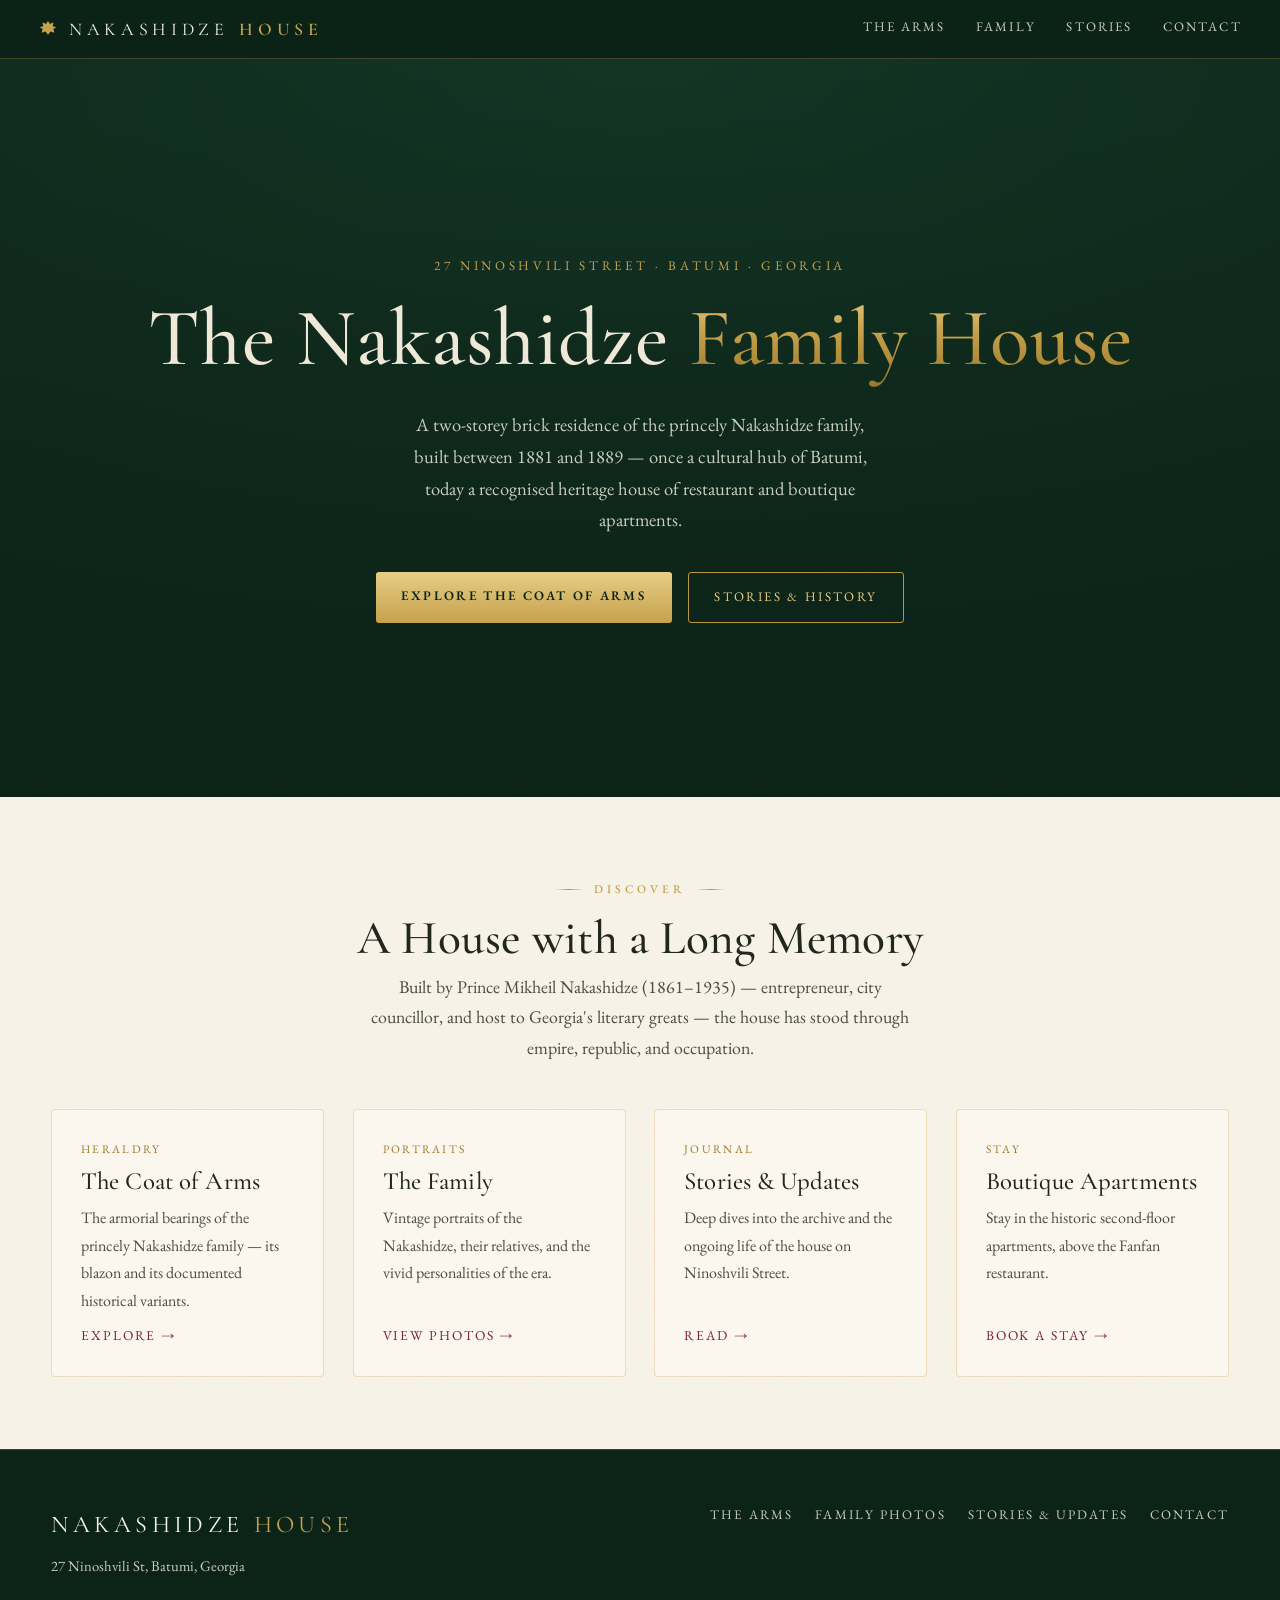
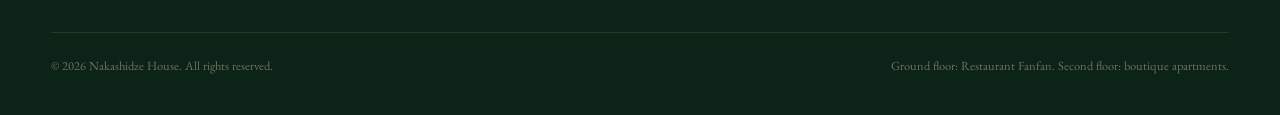
==== index.html @ 33d4a80c "Initial site: Nakashidze House + /arms coat-of-arms page Static site for nakashidze.com. Home page p" ====
<!DOCTYPE html>
<html lang="en">
<head>
<meta charset="UTF-8">
<meta name="viewport" content="width=device-width, initial-scale=1.0">
<title>Nakashidze House — 27 Ninoshvili St, Batumi</title>
<meta name="description" content="The Nakashidze Family House on Ninoshvili Street in Batumi, Georgia — a cultural-heritage residence of the princely Nakashidze family, built 1881–1889. History, family, and heraldry.">
<link rel="preconnect" href="https://fonts.googleapis.com">
<link rel="preconnect" href="https://fonts.gstatic.com" crossorigin>
<link href="https://fonts.googleapis.com/css2?family=Cormorant+Garamond:ital,wght@0,400;0,500;0,600;1,400&family=EB+Garamond:ital,wght@0,400;0,500;1,400&family=Noto+Serif+Georgian:wght@400;600&display=swap" rel="stylesheet">
<link rel="stylesheet" href="assets/css/style.css">
</head>
<body>
<a href="#main" class="skip">Skip to content</a>

<nav class="nav">
  <a class="nav__brand" href="index.html">
    <svg class="nav__mark" viewBox="0 0 24 24" fill="none" aria-hidden="true">
      <path d="M12 2l2.2 3.9L18.5 4l-.8 4.6L22 10l-3.6 2 1.3 4.4L15 15l-3 4-3-4-4.7 1.4L5.6 12 2 10l4.3-1.4L5.5 4l4.3 1.9L12 2z" fill="currentColor"/>
    </svg>
    Nakashidze <b>House</b>
  </a>
  <div class="nav__links">
    <a href="arms/">The Arms</a>
    <a href="https://sites.google.com/view/nakashidzehouse/family-photos" class="hide-sm">Family</a>
    <a href="https://sites.google.com/view/nakashidzehouse/stories-updates" class="hide-sm">Stories</a>
    <a href="https://sites.google.com/view/nakashidzehouse/contact-us">Contact</a>
  </div>
</nav>

<header class="home-hero" id="main">
  <div class="wrap home-hero__inner">
    <span class="addr reveal">27 Ninoshvili Street · Batumi · Georgia</span>
    <h1 class="reveal d1">The Nakashidze <span class="gold-text">Family House</span></h1>
    <p class="lede reveal d2">
      A two-storey brick residence of the princely Nakashidze family, built between 1881 and 1889 —
      once a cultural hub of Batumi, today a recognised heritage house of restaurant and boutique
      apartments.
    </p>
    <div class="btn-row reveal d3">
      <a class="btn btn--gold" href="arms/">Explore the Coat of Arms</a>
      <a class="btn btn--ghost" href="https://sites.google.com/view/nakashidzehouse/stories-updates">Stories &amp; History</a>
    </div>
  </div>
</header>

<section class="band band--porcelain">
  <div class="wrap">
    <div class="section-head reveal">
      <span class="eyebrow">Discover</span>
      <h2>A House with a Long Memory</h2>
      <p>Built by Prince Mikheil Nakashidze (1861–1935) — entrepreneur, city councillor, and host to
         Georgia's literary greats — the house has stood through empire, republic, and occupation.</p>
    </div>
    <div class="cards">
      <a class="hcard reveal" href="arms/">
        <span class="k">Heraldry</span>
        <h3>The Coat of Arms</h3>
        <p>The armorial bearings of the princely Nakashidze family — its blazon and its documented historical variants.</p>
        <span class="go">Explore →</span>
      </a>
      <a class="hcard reveal d1" href="https://sites.google.com/view/nakashidzehouse/family-photos">
        <span class="k">Portraits</span>
        <h3>The Family</h3>
        <p>Vintage portraits of the Nakashidze, their relatives, and the vivid personalities of the era.</p>
        <span class="go">View photos →</span>
      </a>
      <a class="hcard reveal d2" href="https://sites.google.com/view/nakashidzehouse/stories-updates">
        <span class="k">Journal</span>
        <h3>Stories &amp; Updates</h3>
        <p>Deep dives into the archive and the ongoing life of the house on Ninoshvili Street.</p>
        <span class="go">Read →</span>
      </a>
      <a class="hcard reveal d3" href="https://www.airbnb.co.uk/rooms/49343158">
        <span class="k">Stay</span>
        <h3>Boutique Apartments</h3>
        <p>Stay in the historic second-floor apartments, above the Fanfan restaurant.</p>
        <span class="go">Book a stay →</span>
      </a>
    </div>
  </div>
</section>

<footer class="foot">
  <div class="wrap">
    <div class="foot__top">
      <div>
        <div class="foot__brand">Nakashidze <span>House</span></div>
        <p class="foot__tri">27 Ninoshvili St, Batumi, Georgia</p>
      </div>
      <nav class="foot__links" aria-label="Footer">
        <a href="arms/">The Arms</a>
        <a href="https://sites.google.com/view/nakashidzehouse/family-photos">Family Photos</a>
        <a href="https://sites.google.com/view/nakashidzehouse/stories-updates">Stories &amp; Updates</a>
        <a href="https://sites.google.com/view/nakashidzehouse/contact-us">Contact</a>
      </nav>
    </div>
    <div class="foot__legal">
      <span>© 2026 Nakashidze House. All rights reserved.</span>
      <span>Ground floor: Restaurant Fanfan. Second floor: boutique apartments.</span>
    </div>
  </div>
</footer>

<script>
  (function () {
    var els = document.querySelectorAll('.reveal');
    if (!('IntersectionObserver' in window) || matchMedia('(prefers-reduced-motion: reduce)').matches) {
      els.forEach(function (e) { e.classList.add('in'); }); return;
    }
    var io = new IntersectionObserver(function (entries) {
      entries.forEach(function (en) {
        if (en.isIntersecting) { en.target.classList.add('in'); io.unobserve(en.target); }
      });
    }, { threshold: 0.14, rootMargin: '0px 0px -8% 0px' });
    els.forEach(function (e) { io.observe(e); });
  })();
</script>
</body>
</html>
---- assets/css/style.css ----
/* ============================================================
   Nakashidze House — shared stylesheet
   Aesthetic: imperial heirloom / museum porcelain
   Palette drawn from the commemorative plate: heraldic green,
   antique gold, warm porcelain, with crimson + azure accents.
   ============================================================ */

:root {
  /* greens */
  --green-950: #0c2318;
  --green-900: #0f2a1c;
  --green-850: #123322;
  --green-800: #163a27;
  --green-700: #1d4a33;
  --green-600: #245b3f;

  /* golds */
  --gold:        #c6a24c;
  --gold-bright: #e7cd86;
  --gold-deep:   #9a7729;
  --gold-line:   #b8963f;

  /* porcelain / ink */
  --porcelain:  #f8f3e8;
  --porcelain-2:#f1e9d6;
  --paper:      #fbf7ee;
  --ink:        #22271e;
  --ink-soft:   #4c4f3f;
  --ink-faint:  #6f7060;

  /* text on green */
  --cream:      #efe8d6;
  --cream-soft: #c8cdbe;

  /* heraldic accents */
  --crimson: #7c2230;
  --azure:   #21508f;

  --serif-display: "Cormorant Garamond", "Noto Serif Georgian", "EB Garamond", Georgia, "Times New Roman", serif;
  --serif-body:    "EB Garamond", "Noto Serif Georgian", Georgia, "Times New Roman", serif;

  --measure: 66ch;
  --ease: cubic-bezier(.2, .7, .2, 1);
}

/* ---------- reset-ish ---------- */
*, *::before, *::after { box-sizing: border-box; }
html { -webkit-text-size-adjust: 100%; scroll-behavior: smooth; }
@media (prefers-reduced-motion: reduce) {
  html { scroll-behavior: auto; }
}
body {
  margin: 0;
  font-family: var(--serif-body);
  color: var(--ink);
  background: var(--green-900);
  font-size: clamp(1.02rem, 0.62rem + 0.62vw, 1.22rem);
  line-height: 1.72;
  -webkit-font-smoothing: antialiased;
  text-rendering: optimizeLegibility;
  overflow-x: hidden; /* safety against incidental horizontal overflow on small screens */
}
img { max-width: 100%; display: block; }
a { color: inherit; }

/* ---------- typography helpers ---------- */
h1, h2, h3, h4 {
  font-family: var(--serif-display);
  font-weight: 500;
  line-height: 1.08;
  margin: 0;
  letter-spacing: .005em;
}
.eyebrow {
  font-family: var(--serif-body);
  text-transform: uppercase;
  letter-spacing: .34em;
  font-size: .74rem;
  font-weight: 500;
  color: var(--gold);
  display: inline-flex;
  align-items: center;
  gap: .9em;
}
.eyebrow::before, .eyebrow::after {
  content: "";
  width: 2.4em; height: 1px;
  background: linear-gradient(90deg, transparent, var(--gold-line), transparent);
}
.eyebrow.solo::before { display: none; }
.eyebrow.solo::after  { display: none; }

.gold-text {
  background: linear-gradient(180deg, var(--gold-bright) 0%, var(--gold) 42%, var(--gold-deep) 100%);
  -webkit-background-clip: text;
  background-clip: text;
  color: transparent;
}

/* ---------- fleuron divider ---------- */
.fleuron {
  display: flex;
  align-items: center;
  justify-content: center;
  gap: 1.1rem;
  margin: 0 auto;
  color: var(--gold);
}
.fleuron::before, .fleuron::after {
  content: "";
  height: 1px; width: min(28vw, 190px);
  background: linear-gradient(90deg, transparent, var(--gold-line));
}
.fleuron::after { transform: scaleX(-1); }
.fleuron svg { width: 26px; height: 26px; display: block; opacity: .9; }

/* ---------- layout ---------- */
.wrap { width: min(1180px, 92vw); margin-inline: auto; }
.narrow { width: min(720px, 92vw); margin-inline: auto; }
section { position: relative; }

/* ============================================================
   NAV
   ============================================================ */
.nav {
  position: sticky; top: 0; z-index: 50;
  display: flex; align-items: center; justify-content: space-between;
  flex-wrap: wrap; row-gap: .5rem;
  gap: 1rem;
  padding: .85rem clamp(1rem, 4vw, 2.4rem);
  background: color-mix(in srgb, var(--green-950) 82%, transparent);
  backdrop-filter: blur(9px) saturate(1.1);
  -webkit-backdrop-filter: blur(9px) saturate(1.1);
  border-bottom: 1px solid color-mix(in srgb, var(--gold) 28%, transparent);
}
.nav__brand {
  font-family: var(--serif-display);
  font-size: 1.12rem;
  letter-spacing: .26em;
  text-transform: uppercase;
  color: var(--porcelain);
  text-decoration: none;
  white-space: nowrap;
  display: inline-flex; align-items: center; gap: .6em;
}
.nav__brand b { color: var(--gold); font-weight: 600; }
.nav__mark { width: 20px; height: 20px; color: var(--gold); }
.nav__links { display: flex; gap: clamp(.9rem, 2.4vw, 2rem); align-items: center; }
.nav__links a {
  color: var(--cream-soft);
  text-decoration: none;
  font-size: .82rem;
  letter-spacing: .16em;
  text-transform: uppercase;
  padding-bottom: 3px;
  border-bottom: 1px solid transparent;
  transition: color .3s var(--ease), border-color .3s var(--ease);
  white-space: nowrap;
}
.nav__links a:hover, .nav__links a[aria-current="page"] {
  color: var(--gold-bright);
  border-color: var(--gold);
}
@media (max-width: 720px) {
  .nav__links a.hide-sm { display: none; }
}
@media (max-width: 560px) {
  .nav__brand { font-size: .96rem; letter-spacing: .16em; gap: .45em; }
  .nav__mark { width: 16px; height: 16px; }
  .nav__links { gap: 1.1rem; }
  .nav__links a { font-size: .74rem; letter-spacing: .1em; }
}

/* ============================================================
   HERO (arms page)
   ============================================================ */
.hero {
  position: relative;
  overflow: hidden;
  background:
    radial-gradient(120% 90% at 50% -10%, var(--green-700) 0%, var(--green-900) 55%, var(--green-950) 100%);
  color: var(--cream);
  padding: clamp(3rem, 8vh, 6rem) 0 clamp(3.5rem, 9vh, 6.5rem);
}
.hero::before { /* faint heraldic vignette + grain */
  content: "";
  position: absolute; inset: 0;
  background-image: url("data:image/svg+xml,%3Csvg xmlns='http://www.w3.org/2000/svg' width='140' height='140'%3E%3Cfilter id='n'%3E%3CfeTurbulence type='fractalNoise' baseFrequency='0.9' numOctaves='2'/%3E%3C/filter%3E%3Crect width='100%25' height='100%25' filter='url(%23n)' opacity='0.4'/%3E%3C/svg%3E");
  opacity: .05; mix-blend-mode: overlay; pointer-events: none;
}
.hero__grid {
  position: relative;
  display: grid;
  grid-template-columns: 1fr min(46%, 440px);
  gap: clamp(1.5rem, 4vw, 3.4rem);
  align-items: center;
}
@media (max-width: 860px) {
  .hero__grid { grid-template-columns: 1fr; text-align: center; }
  .eyebrow { justify-content: center; }
}
.hero__title {
  font-size: clamp(2.4rem, 1.4rem + 3.6vw, 4.3rem);
  font-weight: 500;
  margin: 1.1rem 0 .2rem;
  letter-spacing: .01em;
}
.hero__title .line2 { display: block; }
.hero__sub {
  font-family: var(--serif-body);
  margin-top: 1.1rem;
  display: grid; gap: .15rem;
}
.hero__sub .ka { font-size: 1.24rem; color: var(--porcelain); }
.hero__sub .ru {
  font-size: 1.02rem; letter-spacing: .12em; text-transform: uppercase;
  color: var(--gold); font-variant: small-caps;
}
.hero__lede {
  max-width: 46ch; margin: 1.6rem 0 0;
  color: var(--cream-soft); font-size: 1.1rem;
}
@media (max-width: 860px) { .hero__lede { margin-inline: auto; } }
.hero__note {
  margin-top: 1.8rem;
  font-style: italic;
  font-size: .98rem;
  color: color-mix(in srgb, var(--gold-bright) 78%, var(--cream));
  border-left: 2px solid var(--gold);
  padding-left: 1rem;
  max-width: 42ch;
}
@media (max-width: 860px) {
  .hero__note { border-left: none; padding-left: 0; margin-inline: auto;
    border-top: 1px solid color-mix(in srgb, var(--gold) 40%, transparent); padding-top: 1rem; }
}

/* plate frame */
.plate-frame {
  position: relative;
  padding: 14px;
  border-radius: 6px;
  background:
    linear-gradient(180deg, color-mix(in srgb, var(--gold) 30%, transparent), transparent 60%),
    var(--green-850);
  box-shadow:
    0 1px 0 color-mix(in srgb, var(--gold-bright) 40%, transparent) inset,
    0 30px 60px -24px rgba(0,0,0,.7);
  outline: 1px solid color-mix(in srgb, var(--gold) 55%, transparent);
  outline-offset: -14px;
}
.plate-frame::after { /* inner gold hairline */
  content: ""; position: absolute; inset: 8px;
  border: 1px solid color-mix(in srgb, var(--gold) 45%, transparent);
  border-radius: 3px; pointer-events: none;
}
.plate-frame img {
  border-radius: 2px;
  width: 100%;
  aspect-ratio: 0.82;
  object-fit: cover;
  object-position: center 42%;
}
.plate-cap {
  text-align: center; margin-top: .9rem;
  font-size: .74rem; letter-spacing: .22em; text-transform: uppercase;
  color: var(--gold);
}

/* ============================================================
   SECTIONS — porcelain + green bands
   ============================================================ */
.band { padding: clamp(3.4rem, 8vh, 6rem) 0; }
.band--porcelain {
  background: var(--porcelain);
  color: var(--ink);
}
.band--porcelain::before {
  content: ""; position: absolute; inset: 0; pointer-events: none;
  background-image: url("data:image/svg+xml,%3Csvg xmlns='http://www.w3.org/2000/svg' width='120' height='120'%3E%3Cfilter id='n'%3E%3CfeTurbulence type='fractalNoise' baseFrequency='0.85' numOctaves='2'/%3E%3C/filter%3E%3Crect width='100%25' height='100%25' filter='url(%23n)'/%3E%3C/svg%3E");
  opacity: .035; mix-blend-mode: multiply;
}
.band--green {
  background:
    radial-gradient(140% 120% at 50% 0%, var(--green-800), var(--green-900) 70%, var(--green-950));
  color: var(--cream);
}
.band > .wrap, .band > .narrow { position: relative; z-index: 1; }

.section-head { text-align: center; margin-bottom: clamp(2rem, 5vh, 3.2rem); }
.section-head h2 {
  font-size: clamp(1.9rem, 1.2rem + 2.2vw, 3rem);
  margin: .8rem 0 .5rem;
}
.section-head p { color: var(--ink-soft); max-width: 60ch; margin: .4rem auto 0; }
.band--green .section-head p { color: var(--cream-soft); }

/* prose */
.prose p { margin: 0 0 1.15rem; max-width: var(--measure); }
.prose { font-size: 1.14rem; }
.dropcap::first-letter {
  font-family: var(--serif-display);
  float: left;
  font-size: 4.1rem;
  line-height: .78;
  padding: .12em .12em 0 0;
  color: var(--crimson);
  font-weight: 600;
}
.band--green .dropcap::first-letter { color: var(--gold); }

/* ============================================================
   BLAZON — image + annotated quarters
   ============================================================ */
.blazon {
  display: grid;
  grid-template-columns: minmax(0, .9fr) minmax(0, 1.1fr);
  gap: clamp(2rem, 5vw, 4rem);
  align-items: center;
}
@media (max-width: 900px) { .blazon { grid-template-columns: 1fr; } }
.blazon__fig { margin: 0; text-align: center; }
.blazon__fig img {
  margin-inline: auto;
  width: min(360px, 80%);
  filter: drop-shadow(0 24px 34px rgba(0,0,0,.28));
}
.blazon__fig figcaption {
  margin-top: 1rem; font-size: .82rem; color: var(--ink-faint); font-style: italic;
}
.band--green .blazon__fig figcaption { color: var(--cream-soft); }

.quarters { display: grid; gap: 1.15rem; }
.quarter {
  display: grid; grid-template-columns: auto 1fr; gap: 1rem; align-items: start;
  padding-bottom: 1.15rem;
  border-bottom: 1px solid color-mix(in srgb, var(--gold) 30%, transparent);
}
.quarter:last-child { border-bottom: none; padding-bottom: 0; }
.quarter__no {
  font-family: var(--serif-display);
  font-size: 1.5rem; line-height: 1;
  color: var(--gold-deep);
  width: 2.2rem; height: 2.2rem;
  display: grid; place-items: center;
  border: 1px solid var(--gold-line);
  border-radius: 50%;
  flex: none;
}
.band--green .quarter__no { color: var(--gold-bright); }
.quarter h4 { font-size: 1.28rem; margin-bottom: .12rem; }
.quarter p { margin: 0; font-size: 1rem; color: var(--ink-soft); }
.band--green .quarter p { color: var(--cream-soft); }

/* ============================================================
   VARIANTS — documented sources
   ============================================================ */
.variants {
  display: grid;
  grid-template-columns: repeat(auto-fit, minmax(260px, 1fr));
  gap: clamp(1.2rem, 2.6vw, 1.8rem);
}
.vcard {
  background: var(--paper);
  border: 1px solid color-mix(in srgb, var(--gold) 34%, transparent);
  border-radius: 4px;
  overflow: hidden;
  display: flex; flex-direction: column;
  box-shadow: 0 18px 40px -28px rgba(0,0,0,.55);
  transition: transform .5s var(--ease), box-shadow .5s var(--ease), border-color .5s var(--ease);
}
.vcard:hover {
  transform: translateY(-6px);
  box-shadow: 0 30px 54px -26px rgba(0,0,0,.6);
  border-color: var(--gold);
}
.vcard__img {
  aspect-ratio: 16 / 10;
  background: #efe9db center/cover no-repeat;
  border-bottom: 1px solid color-mix(in srgb, var(--gold) 30%, transparent);
}
.vcard__body { padding: 1.3rem 1.35rem 1.5rem; display: flex; flex-direction: column; gap: .5rem; flex: 1; }
.vcard__era { font-size: .72rem; letter-spacing: .2em; text-transform: uppercase; color: var(--gold-deep); }
.vcard h3 { font-size: 1.4rem; color: var(--ink); }
.vcard p { margin: 0; font-size: .98rem; color: var(--ink-soft); }
.vcard cite {
  margin-top: auto; padding-top: .7rem;
  font-style: normal; font-size: .82rem; color: var(--ink-faint);
  border-top: 1px solid color-mix(in srgb, var(--gold) 26%, transparent);
  line-height: 1.5;
}

/* documentary panel */
.panel-figure { margin: clamp(2rem,5vh,3rem) auto 0; max-width: 760px; text-align: center; }
.panel-figure img {
  margin-inline: auto; border-radius: 3px;
  border: 1px solid color-mix(in srgb, var(--gold) 40%, transparent);
  box-shadow: 0 22px 48px -30px rgba(0,0,0,.6);
}
.panel-figure figcaption { margin-top: .9rem; font-size: .84rem; font-style: italic; color: var(--cream-soft); }

/* ============================================================
   THE PLATE (closing)
   ============================================================ */
.plate {
  display: grid;
  grid-template-columns: min(40%, 380px) 1fr;
  gap: clamp(2rem, 5vw, 4rem);
  align-items: center;
}
@media (max-width: 820px) { .plate { grid-template-columns: 1fr; text-align: center; } }
.plate__img {
  border-radius: 4px;
  border: 1px solid color-mix(in srgb, var(--gold) 45%, transparent);
  box-shadow: 0 26px 56px -30px rgba(0,0,0,.7);
}
.plate h2 { font-size: clamp(1.8rem, 1.2rem + 2vw, 2.7rem); margin-bottom: 1rem; }
.plate .url {
  display: inline-block; margin-top: 1.1rem;
  font-family: var(--serif-body);
  letter-spacing: .12em;
  color: var(--gold-bright);
  border: 1px solid var(--gold-line);
  padding: .5rem 1.1rem; border-radius: 3px;
  text-decoration: none;
  transition: background .3s var(--ease), color .3s var(--ease);
}
.plate .url:hover { background: var(--gold); color: var(--green-950); }

/* ============================================================
   FOOTER
   ============================================================ */
.foot {
  background: var(--green-950);
  color: var(--cream-soft);
  padding: clamp(2.6rem, 6vh, 4rem) 0 2.4rem;
  border-top: 1px solid color-mix(in srgb, var(--gold) 26%, transparent);
}
.foot__top {
  display: flex; flex-wrap: wrap; gap: 1.4rem 2.5rem;
  justify-content: space-between; align-items: flex-start;
}
.foot__brand { font-family: var(--serif-display); font-size: 1.5rem; letter-spacing: .18em; text-transform: uppercase; color: var(--porcelain); }
.foot__brand span { color: var(--gold); }
.foot__tri { margin-top: .5rem; font-size: .92rem; color: var(--cream-soft); max-width: 40ch; }
.foot__tri .ru { font-variant: small-caps; letter-spacing: .1em; color: var(--gold); }
.foot__links { display: flex; flex-wrap: wrap; gap: 1.4rem; }
.foot__links a {
  color: var(--cream-soft); text-decoration: none;
  font-size: .82rem; letter-spacing: .16em; text-transform: uppercase;
  border-bottom: 1px solid transparent; transition: color .3s, border-color .3s;
}
.foot__links a:hover { color: var(--gold-bright); border-color: var(--gold); }
.foot__legal {
  margin-top: 2.4rem; padding-top: 1.4rem;
  border-top: 1px solid color-mix(in srgb, var(--gold) 16%, transparent);
  display: flex; flex-wrap: wrap; gap: .5rem 2rem; justify-content: space-between;
  font-size: .78rem; color: var(--ink-faint);
}
.foot__legal a { color: color-mix(in srgb, var(--gold) 70%, var(--cream-soft)); }

/* ============================================================
   REVEAL ANIMATIONS
   ============================================================ */
.reveal { opacity: 0; transform: translateY(24px); transition: opacity .9s var(--ease), transform .9s var(--ease); }
.reveal.in { opacity: 1; transform: none; }
.reveal.d1 { transition-delay: .09s; }
.reveal.d2 { transition-delay: .18s; }
.reveal.d3 { transition-delay: .27s; }
.reveal.d4 { transition-delay: .36s; }
@media (prefers-reduced-motion: reduce) {
  .reveal { opacity: 1 !important; transform: none !important; transition: none !important; }
}

/* skip link */
.skip {
  position: absolute; left: -999px; top: 0; z-index: 100;
  background: var(--gold); color: var(--green-950); padding: .6rem 1rem; border-radius: 0 0 4px 0;
  text-decoration: none; font-size: .85rem;
}
.skip:focus { left: 0; }

/* ============================================================
   HOME PAGE (index.html)
   ============================================================ */
.home-hero {
  min-height: 82vh;
  display: grid; align-items: center;
  position: relative; overflow: hidden;
  background:
    linear-gradient(180deg, color-mix(in srgb, var(--green-950) 55%, transparent), color-mix(in srgb, var(--green-950) 78%, transparent)),
    radial-gradient(120% 90% at 50% 0%, var(--green-700), var(--green-950));
  color: var(--cream);
  text-align: center;
  padding: 5rem 0 4rem;
}
.home-hero__inner { position: relative; z-index: 2; }
.home-hero h1 {
  font-size: clamp(2.6rem, 1.4rem + 4.6vw, 5.4rem);
  font-weight: 500; margin: 1rem 0 .4rem; letter-spacing: .01em;
}
.home-hero .addr {
  letter-spacing: .28em; text-transform: uppercase; font-size: .82rem; color: var(--gold);
}
.home-hero .lede { max-width: 54ch; margin: 1.6rem auto 2.2rem; color: var(--cream-soft); font-size: 1.16rem; }
.btn-row { display: flex; gap: 1rem; justify-content: center; flex-wrap: wrap; }
.btn {
  text-decoration: none; font-size: .82rem; letter-spacing: .18em; text-transform: uppercase;
  padding: .85rem 1.6rem; border-radius: 3px; transition: all .3s var(--ease);
}
.btn--gold { background: linear-gradient(180deg, var(--gold-bright), var(--gold)); color: var(--green-950); font-weight: 600; }
.btn--gold:hover { filter: brightness(1.08); transform: translateY(-2px); }
.btn--ghost { border: 1px solid var(--gold-line); color: var(--gold-bright); }
.btn--ghost:hover { background: color-mix(in srgb, var(--gold) 18%, transparent); }

.cards {
  display: grid; grid-template-columns: repeat(auto-fit, minmax(240px, 1fr));
  gap: clamp(1.2rem, 2.5vw, 1.8rem);
}
.hcard {
  border: 1px solid color-mix(in srgb, var(--gold) 32%, transparent);
  border-radius: 4px; padding: 1.8rem; background: var(--paper);
  text-decoration: none; color: var(--ink);
  transition: transform .45s var(--ease), box-shadow .45s var(--ease), border-color .45s var(--ease);
  display: flex; flex-direction: column; gap: .6rem;
}
.hcard:hover { transform: translateY(-5px); border-color: var(--gold); box-shadow: 0 26px 48px -30px rgba(0,0,0,.5); }
.hcard .k { font-size: .72rem; letter-spacing: .2em; text-transform: uppercase; color: var(--gold-deep); }
.hcard h3 { font-size: 1.55rem; }
.hcard p { margin: 0; color: var(--ink-soft); font-size: 1rem; }
.hcard .go { margin-top: auto; color: var(--crimson); font-size: .85rem; letter-spacing: .14em; text-transform: uppercase; }
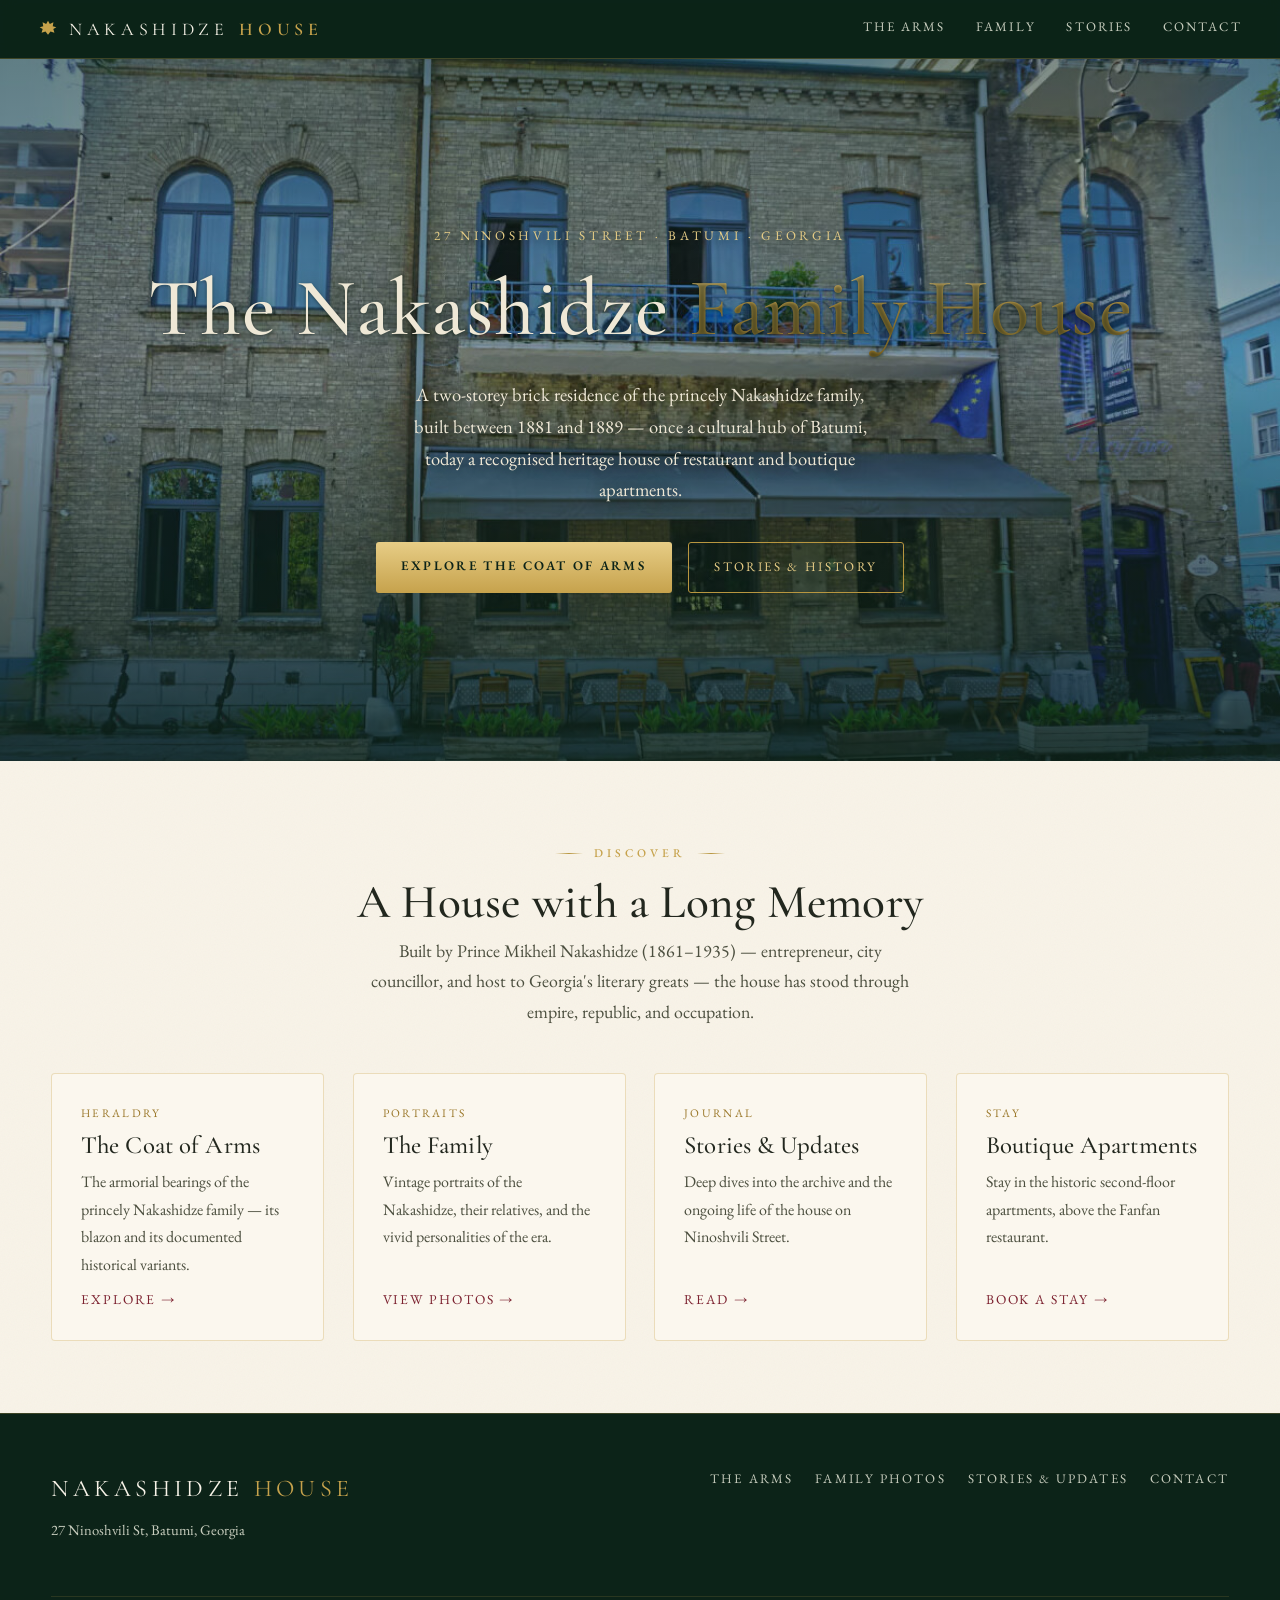
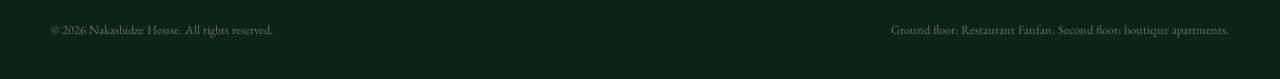
==== commit 9ce3622f: "Add native Stories page with embedded history video Build /stories with the family-history film embe" ====
--- a/index.html
+++ b/index.html
@@ -23,7 +23,7 @@
   <div class="nav__links">
     <a href="arms/">The Arms</a>
     <a href="https://sites.google.com/view/nakashidzehouse/family-photos" class="hide-sm">Family</a>
-    <a href="https://sites.google.com/view/nakashidzehouse/stories-updates" class="hide-sm">Stories</a>
+    <a href="stories/" class="hide-sm">Stories</a>
     <a href="https://sites.google.com/view/nakashidzehouse/contact-us">Contact</a>
   </div>
 </nav>
@@ -39,7 +39,7 @@
     </p>
     <div class="btn-row reveal d3">
       <a class="btn btn--gold" href="arms/">Explore the Coat of Arms</a>
-      <a class="btn btn--ghost" href="https://sites.google.com/view/nakashidzehouse/stories-updates">Stories &amp; History</a>
+      <a class="btn btn--ghost" href="stories/">Stories &amp; History</a>
     </div>
   </div>
 </header>
@@ -65,7 +65,7 @@
         <p>Vintage portraits of the Nakashidze, their relatives, and the vivid personalities of the era.</p>
         <span class="go">View photos →</span>
       </a>
-      <a class="hcard reveal d2" href="https://sites.google.com/view/nakashidzehouse/stories-updates">
+      <a class="hcard reveal d2" href="stories/">
         <span class="k">Journal</span>
         <h3>Stories &amp; Updates</h3>
         <p>Deep dives into the archive and the ongoing life of the house on Ninoshvili Street.</p>
@@ -91,7 +91,7 @@
       <nav class="foot__links" aria-label="Footer">
         <a href="arms/">The Arms</a>
         <a href="https://sites.google.com/view/nakashidzehouse/family-photos">Family Photos</a>
-        <a href="https://sites.google.com/view/nakashidzehouse/stories-updates">Stories &amp; Updates</a>
+        <a href="stories/">Stories &amp; Updates</a>
         <a href="https://sites.google.com/view/nakashidzehouse/contact-us">Contact</a>
       </nav>
     </div>
--- a/assets/css/style.css
+++ b/assets/css/style.css
@@ -257,9 +257,9 @@
 .plate-frame img {
   border-radius: 2px;
   width: 100%;
-  aspect-ratio: 0.82;
+  aspect-ratio: 1;
   object-fit: cover;
-  object-position: center 42%;
+  object-position: center;
 }
 .plate-cap {
   text-align: center; margin-top: .9rem;
@@ -484,25 +484,34 @@
    HOME PAGE (index.html)
    ============================================================ */
 .home-hero {
-  min-height: 82vh;
+  min-height: 78vh;
   display: grid; align-items: center;
   position: relative; overflow: hidden;
   background:
-    linear-gradient(180deg, color-mix(in srgb, var(--green-950) 55%, transparent), color-mix(in srgb, var(--green-950) 78%, transparent)),
-    radial-gradient(120% 90% at 50% 0%, var(--green-700), var(--green-950));
+    linear-gradient(180deg,
+      color-mix(in srgb, var(--green-950) 52%, transparent) 0%,
+      color-mix(in srgb, var(--green-900) 34%, transparent) 42%,
+      color-mix(in srgb, var(--green-950) 80%, transparent) 100%),
+    url("../img/house.jpg") center 42% / cover no-repeat,
+    var(--green-900);
   color: var(--cream);
   text-align: center;
-  padding: 5rem 0 4rem;
+  padding: 3rem 0 3.5rem;
 }
 .home-hero__inner { position: relative; z-index: 2; }
 .home-hero h1 {
   font-size: clamp(2.6rem, 1.4rem + 4.6vw, 5.4rem);
   font-weight: 500; margin: 1rem 0 .4rem; letter-spacing: .01em;
+  text-shadow: 0 2px 24px rgba(8, 24, 16, .55), 0 1px 3px rgba(8, 24, 16, .45);
 }
 .home-hero .addr {
-  letter-spacing: .28em; text-transform: uppercase; font-size: .82rem; color: var(--gold);
-}
-.home-hero .lede { max-width: 54ch; margin: 1.6rem auto 2.2rem; color: var(--cream-soft); font-size: 1.16rem; }
+  letter-spacing: .28em; text-transform: uppercase; font-size: .82rem; color: var(--gold-bright);
+  text-shadow: 0 1px 10px rgba(8, 24, 16, .7);
+}
+.home-hero .lede {
+  max-width: 54ch; margin: 1.6rem auto 2.2rem; color: var(--cream); font-size: 1.16rem;
+  text-shadow: 0 1px 14px rgba(8, 24, 16, .65);
+}
 .btn-row { display: flex; gap: 1rem; justify-content: center; flex-wrap: wrap; }
 .btn {
   text-decoration: none; font-size: .82rem; letter-spacing: .18em; text-transform: uppercase;
@@ -529,3 +538,31 @@
 .hcard h3 { font-size: 1.55rem; }
 .hcard p { margin: 0; color: var(--ink-soft); font-size: 1rem; }
 .hcard .go { margin-top: auto; color: var(--crimson); font-size: .85rem; letter-spacing: .14em; text-transform: uppercase; }
+
+/* ============================================================
+   VIDEO EMBED + RESOURCES (Stories page)
+   ============================================================ */
+.video-figure { margin: 0 auto; max-width: 880px; }
+.video-embed {
+  position: relative; width: 100%; aspect-ratio: 16 / 9;
+  border-radius: 4px; overflow: hidden;
+  border: 1px solid color-mix(in srgb, var(--gold) 45%, transparent);
+  box-shadow: 0 26px 56px -30px rgba(0,0,0,.65);
+  background: #0b0b0b;
+}
+.video-embed iframe { position: absolute; inset: 0; width: 100%; height: 100%; border: 0; display: block; }
+.video-figure figcaption { margin-top: 1rem; text-align: center; font-style: italic; font-size: .95rem; }
+.band--green .video-figure figcaption { color: var(--cream-soft); }
+.band--porcelain .video-figure figcaption { color: var(--ink-faint); }
+
+.arch { display: grid; grid-template-columns: 1.05fr .95fr; gap: clamp(2rem, 5vw, 4rem); align-items: center; }
+@media (max-width: 880px) { .arch { grid-template-columns: 1fr; } }
+.arch__img { border-radius: 4px; border: 1px solid color-mix(in srgb, var(--gold) 40%, transparent);
+  box-shadow: 0 24px 50px -30px rgba(0,0,0,.55); }
+
+.resources { list-style: none; padding: 0; margin: 1.4rem auto 0; display: grid; gap: 1rem; max-width: 62ch; }
+.resources li { padding-left: 1.6rem; position: relative; }
+.resources li::before { content: "✠"; position: absolute; left: 0; top: .05em; color: var(--gold); }
+.resources a { color: inherit; text-decoration: underline;
+  text-decoration-color: color-mix(in srgb, var(--gold) 60%, transparent); text-underline-offset: 3px; }
+.resources a:hover { text-decoration-color: var(--gold); }
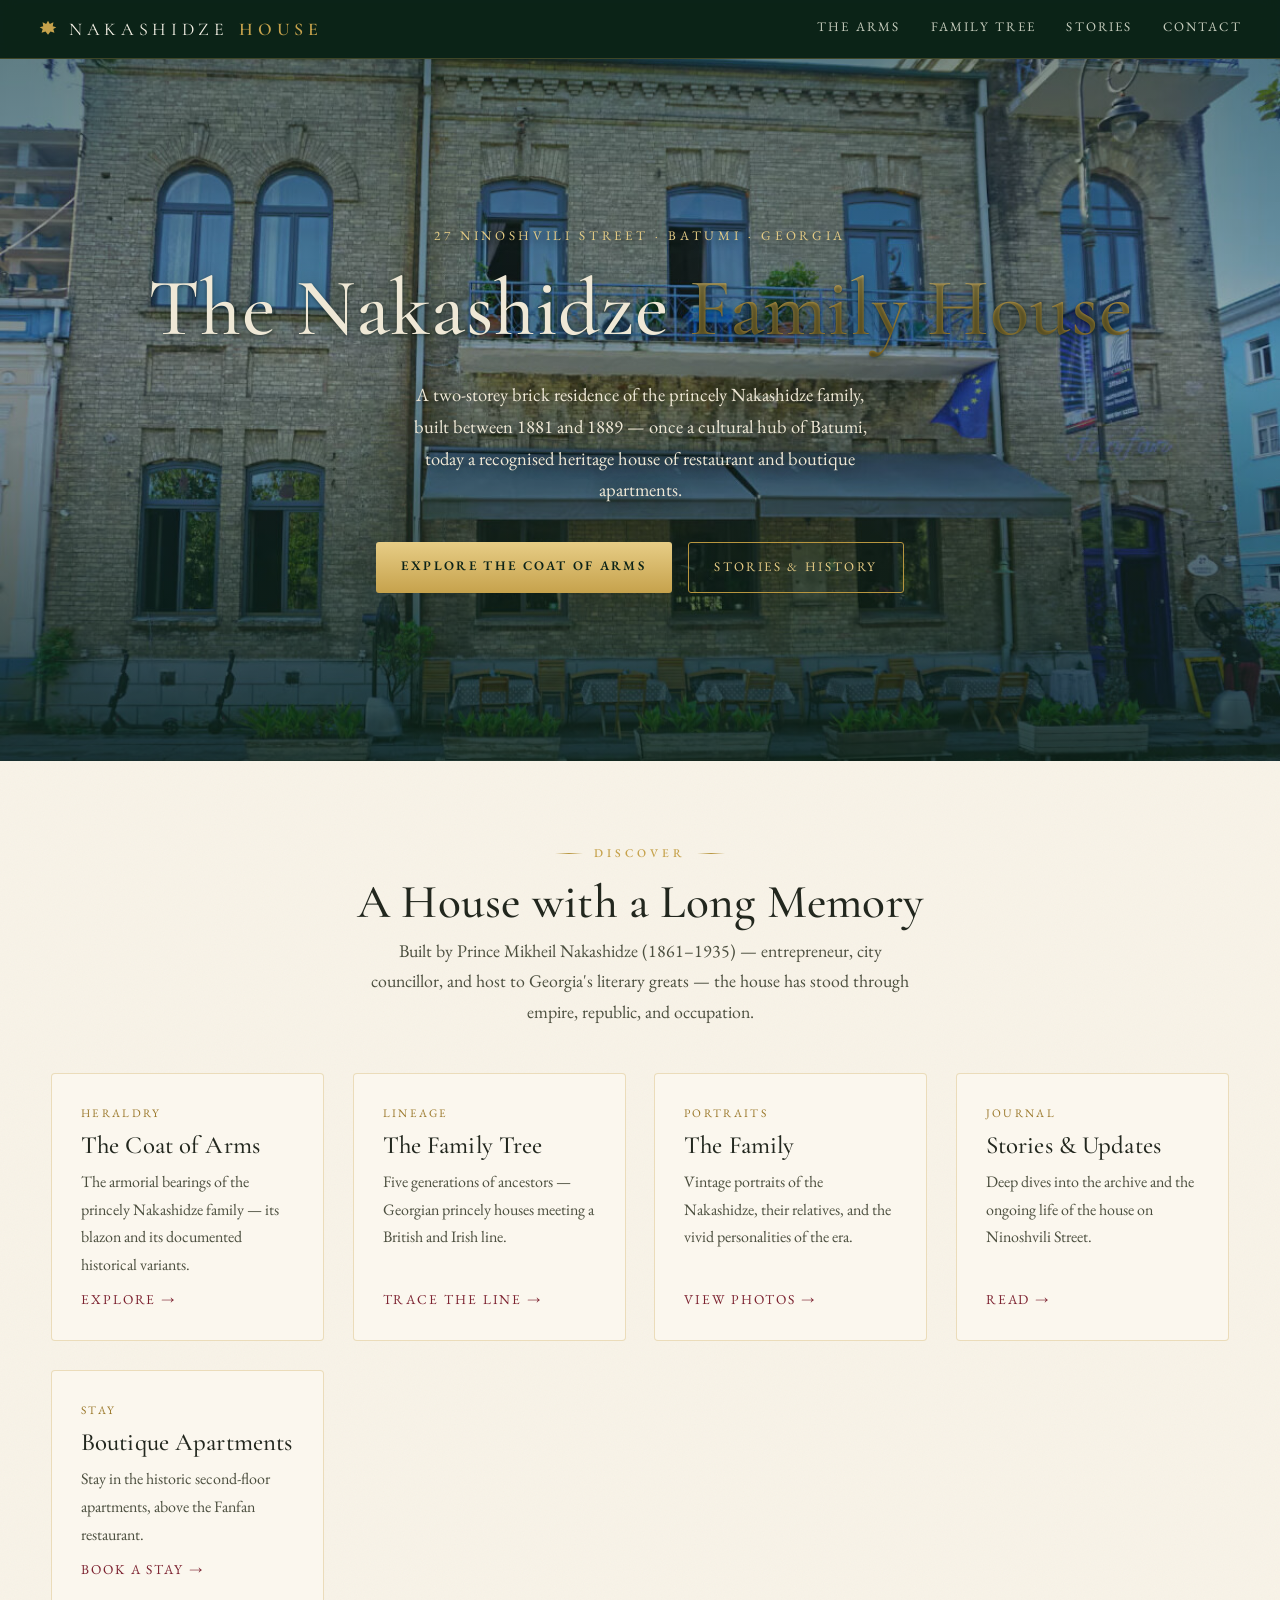
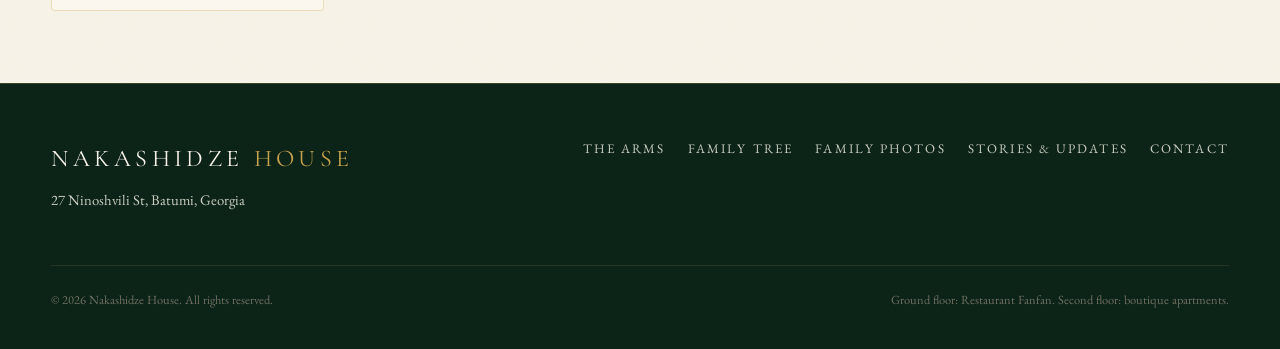
==== commit 843e7bd8: "Add native family tree page with five-generation pedigree Recreates the family genealogy as /tree — " ====
--- a/index.html
+++ b/index.html
@@ -22,7 +22,7 @@
   </a>
   <div class="nav__links">
     <a href="arms/">The Arms</a>
-    <a href="https://sites.google.com/view/nakashidzehouse/family-photos" class="hide-sm">Family</a>
+    <a href="tree/">Family Tree</a>
     <a href="stories/" class="hide-sm">Stories</a>
     <a href="https://sites.google.com/view/nakashidzehouse/contact-us">Contact</a>
   </div>
@@ -59,19 +59,25 @@
         <p>The armorial bearings of the princely Nakashidze family — its blazon and its documented historical variants.</p>
         <span class="go">Explore →</span>
       </a>
-      <a class="hcard reveal d1" href="https://sites.google.com/view/nakashidzehouse/family-photos">
+      <a class="hcard reveal d1" href="tree/">
+        <span class="k">Lineage</span>
+        <h3>The Family Tree</h3>
+        <p>Five generations of ancestors — Georgian princely houses meeting a British and Irish line.</p>
+        <span class="go">Trace the line →</span>
+      </a>
+      <a class="hcard reveal d2" href="https://sites.google.com/view/nakashidzehouse/family-photos">
         <span class="k">Portraits</span>
         <h3>The Family</h3>
         <p>Vintage portraits of the Nakashidze, their relatives, and the vivid personalities of the era.</p>
         <span class="go">View photos →</span>
       </a>
-      <a class="hcard reveal d2" href="stories/">
+      <a class="hcard reveal d3" href="stories/">
         <span class="k">Journal</span>
         <h3>Stories &amp; Updates</h3>
         <p>Deep dives into the archive and the ongoing life of the house on Ninoshvili Street.</p>
         <span class="go">Read →</span>
       </a>
-      <a class="hcard reveal d3" href="https://www.airbnb.co.uk/rooms/49343158">
+      <a class="hcard reveal d4" href="https://www.airbnb.co.uk/rooms/49343158">
         <span class="k">Stay</span>
         <h3>Boutique Apartments</h3>
         <p>Stay in the historic second-floor apartments, above the Fanfan restaurant.</p>
@@ -90,6 +96,7 @@
       </div>
       <nav class="foot__links" aria-label="Footer">
         <a href="arms/">The Arms</a>
+        <a href="tree/">Family Tree</a>
         <a href="https://sites.google.com/view/nakashidzehouse/family-photos">Family Photos</a>
         <a href="stories/">Stories &amp; Updates</a>
         <a href="https://sites.google.com/view/nakashidzehouse/contact-us">Contact</a>
--- a/assets/css/style.css
+++ b/assets/css/style.css
@@ -566,3 +566,141 @@
 .resources a { color: inherit; text-decoration: underline;
   text-decoration-color: color-mix(in srgb, var(--gold) 60%, transparent); text-underline-offset: 3px; }
 .resources a:hover { text-decoration-color: var(--gold); }
+
+/* ============================================================
+   FAMILY TREE (tree page)
+   Horizontal pedigree: root at the left, ancestors fan right.
+   ============================================================ */
+.tree-legend {
+  display: flex; justify-content: center; align-items: center;
+  gap: 1.4rem 2.4rem; flex-wrap: wrap;
+  margin-bottom: 1.6rem;
+  font-size: .78rem; letter-spacing: .16em; text-transform: uppercase;
+  color: var(--ink-soft);
+}
+.tree-legend span { display: inline-flex; align-items: center; gap: .6em; }
+.tree-legend i {
+  width: .95em; height: .95em; border-radius: 2px; display: inline-block;
+  border: 1px solid color-mix(in srgb, var(--ink) 20%, transparent);
+}
+.tree-legend .sw-geo  { background: var(--crimson); }
+.tree-legend .sw-brit { background: var(--azure); }
+
+.tree-scroll {
+  overflow-x: auto;
+  padding: .6rem .2rem 1.4rem;
+  -webkit-overflow-scrolling: touch;
+  scrollbar-color: color-mix(in srgb, var(--gold) 65%, var(--porcelain-2)) var(--porcelain-2);
+  scrollbar-width: thin;
+}
+.tree-scroll::-webkit-scrollbar { height: 10px; }
+.tree-scroll::-webkit-scrollbar-track { background: var(--porcelain-2); border-radius: 8px; }
+.tree-scroll::-webkit-scrollbar-thumb {
+  background: color-mix(in srgb, var(--gold) 65%, var(--porcelain-2));
+  border-radius: 8px;
+}
+.tree-hint {
+  text-align: center; margin-top: .9rem;
+  font-size: .74rem; letter-spacing: .22em; text-transform: uppercase;
+  color: var(--ink-faint);
+}
+.tree-source {
+  text-align: center; margin-top: .5rem;
+  font-size: .84rem; font-style: italic; color: var(--ink-faint);
+}
+
+.tree { display: inline-flex; padding: .4rem 1rem .4rem 0; --tree-line: color-mix(in srgb, var(--gold-deep) 50%, transparent); }
+.tree ul {
+  list-style: none; margin: 0; padding: 0 0 0 1.9rem;
+  display: flex; flex-direction: column; justify-content: center;
+  position: relative;
+}
+.tree ul::before { /* stem from a person to their parents' junction */
+  content: ""; position: absolute; left: 0; top: 50%;
+  width: 1.9rem; height: 1px; background: var(--tree-line);
+}
+.tree li {
+  display: flex; align-items: center; position: relative;
+  padding: .32rem 0 .32rem 1.9rem;
+}
+.tree li::before { /* branch from the junction into this person */
+  content: ""; position: absolute; left: 0; top: 50%;
+  width: 1.9rem; height: 1px; background: var(--tree-line);
+}
+.tree li::after { /* vertical junction spanning the sibling pair */
+  content: ""; position: absolute; left: 0; top: 0; bottom: 0;
+  width: 1px; background: var(--tree-line);
+}
+.tree li:first-child::after { top: 50%; }
+.tree li:last-child::after  { bottom: 50%; }
+.tree li:only-child::after  { display: none; }
+
+/* root node: no incoming connectors */
+.tree > ul { padding-left: 0; }
+.tree > ul::before { display: none; }
+.tree > ul > li { padding-left: 0; }
+.tree > ul > li::before, .tree > ul > li::after { display: none; }
+
+/* person card */
+.pn {
+  position: relative; z-index: 1;
+  background: var(--paper);
+  border: 1px solid color-mix(in srgb, var(--gold) 42%, transparent);
+  border-left: 3px solid var(--gold);
+  border-radius: 4px;
+  padding: .55rem .95rem .62rem;
+  width: 196px;
+  box-shadow: 0 12px 26px -20px rgba(0,0,0,.5);
+  transition: transform .35s var(--ease), box-shadow .35s var(--ease), border-color .35s var(--ease);
+}
+.pn:hover {
+  transform: translateY(-3px);
+  box-shadow: 0 20px 34px -22px rgba(0,0,0,.55);
+  border-color: var(--gold);
+}
+.pn__name {
+  display: block;
+  font-family: var(--serif-display);
+  font-weight: 600; font-size: 1.02rem; line-height: 1.22;
+  color: var(--ink);
+}
+.pn__dates {
+  display: block; margin-top: .3rem;
+  font-size: .78rem; letter-spacing: .05em;
+  color: var(--ink-faint);
+  font-variant-numeric: tabular-nums;
+}
+.pn--geo  { border-left-color: var(--crimson); }
+.pn--brit { border-left-color: var(--azure); }
+
+/* the root person — Zoya */
+.pn--root {
+  width: 216px;
+  background:
+    linear-gradient(180deg, color-mix(in srgb, var(--gold) 22%, transparent), transparent 55%),
+    var(--green-850);
+  border-color: color-mix(in srgb, var(--gold) 65%, transparent);
+  border-left: 3px solid var(--gold);
+  padding: .8rem 1.05rem .9rem;
+}
+.pn--root .pn__kicker {
+  display: block; margin-bottom: .3rem;
+  font-size: .64rem; letter-spacing: .26em; text-transform: uppercase;
+  color: var(--gold-bright);
+}
+.pn--root .pn__name  { color: var(--porcelain); font-size: 1.18rem; }
+.pn--root .pn__dates { color: var(--cream-soft); }
+
+/* outermost known generation — name-only stubs */
+.pn--stub { width: 168px; padding: .42rem .8rem .46rem; border-left-width: 2px;
+  background: color-mix(in srgb, var(--paper) 70%, var(--porcelain-2)); }
+.pn--stub .pn__name { font-weight: 500; font-size: .92rem; }
+
+@media (max-width: 640px) {
+  .pn { width: 172px; padding: .5rem .8rem .55rem; }
+  .pn__name { font-size: .95rem; }
+  .pn--stub { width: 150px; }
+  .tree ul { padding-left: 1.3rem; }
+  .tree ul::before, .tree li::before { width: 1.3rem; }
+  .tree li { padding-left: 1.3rem; }
+}
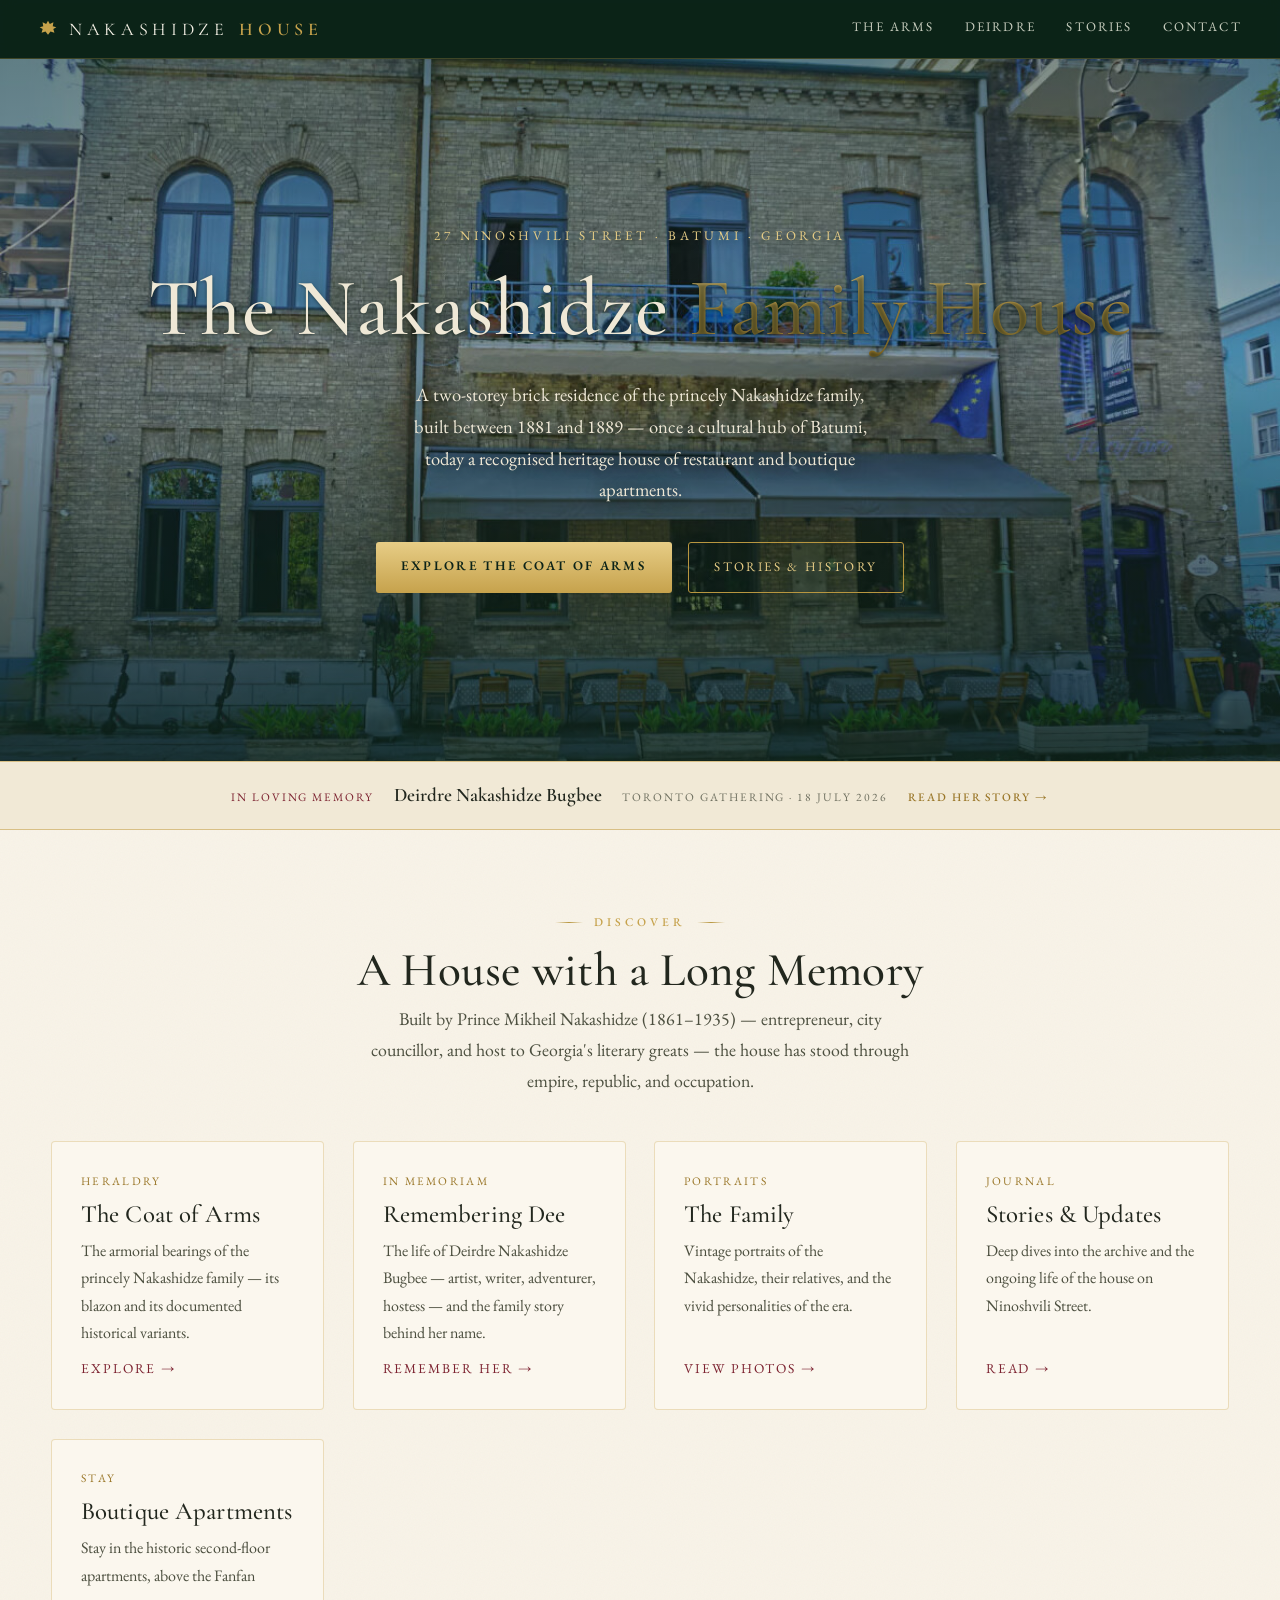
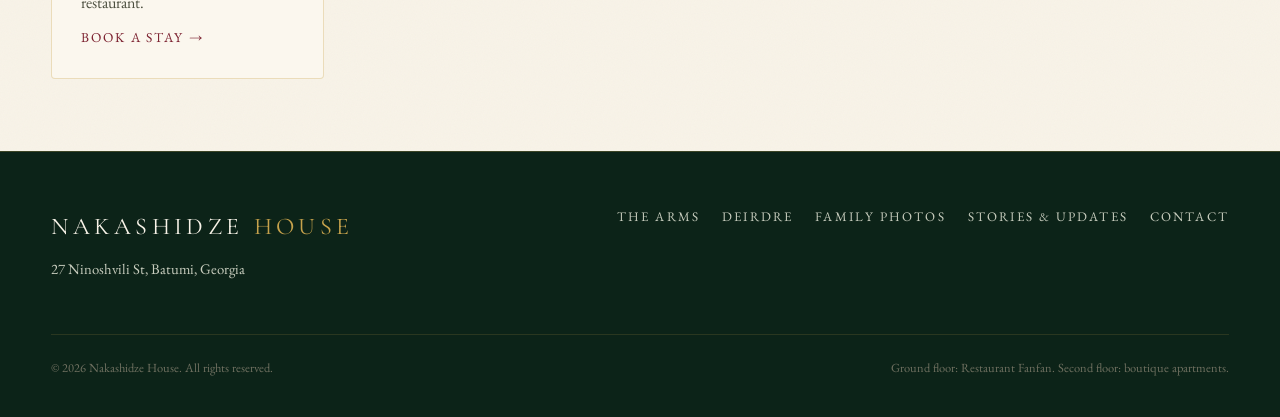
==== commit dac89712: "Redesign Deirdre memorial page for Toronto gathering" ====
--- a/index.html
+++ b/index.html
@@ -22,7 +22,7 @@
   </a>
   <div class="nav__links">
     <a href="arms/">The Arms</a>
-    <a href="tree/">Family Tree</a>
+    <a href="tree/">Deirdre</a>
     <a href="stories/" class="hide-sm">Stories</a>
     <a href="https://sites.google.com/view/nakashidzehouse/contact-us">Contact</a>
   </div>
@@ -44,6 +44,15 @@
   </div>
 </header>
 
+<aside class="memorial-ribbon" aria-label="Memorial notice">
+  <a href="tree/">
+    <span>In loving memory</span>
+    <strong>Deirdre Nakashidze Bugbee</strong>
+    <em>Toronto gathering · 18 July 2026</em>
+    <b aria-hidden="true">Read her story →</b>
+  </a>
+</aside>
+
 <section class="band band--porcelain">
   <div class="wrap">
     <div class="section-head reveal">
@@ -60,10 +69,10 @@
         <span class="go">Explore →</span>
       </a>
       <a class="hcard reveal d1" href="tree/">
-        <span class="k">Lineage</span>
-        <h3>The Family Tree</h3>
-        <p>Five generations of ancestors — Georgian princely houses meeting a British and Irish line.</p>
-        <span class="go">Trace the line →</span>
+        <span class="k">In Memoriam</span>
+        <h3>Remembering Dee</h3>
+        <p>The life of Deirdre Nakashidze Bugbee — artist, writer, adventurer, hostess — and the family story behind her name.</p>
+        <span class="go">Remember her →</span>
       </a>
       <a class="hcard reveal d2" href="https://sites.google.com/view/nakashidzehouse/family-photos">
         <span class="k">Portraits</span>
@@ -96,7 +105,7 @@
       </div>
       <nav class="foot__links" aria-label="Footer">
         <a href="arms/">The Arms</a>
-        <a href="tree/">Family Tree</a>
+        <a href="tree/">Deirdre</a>
         <a href="https://sites.google.com/view/nakashidzehouse/family-photos">Family Photos</a>
         <a href="stories/">Stories &amp; Updates</a>
         <a href="https://sites.google.com/view/nakashidzehouse/contact-us">Contact</a>
--- a/assets/css/style.css
+++ b/assets/css/style.css
@@ -539,6 +539,225 @@
 .hcard p { margin: 0; color: var(--ink-soft); font-size: 1rem; }
 .hcard .go { margin-top: auto; color: var(--crimson); font-size: .85rem; letter-spacing: .14em; text-transform: uppercase; }
 
+/* memorial notice on the home page */
+.memorial-ribbon {
+  position: relative;
+  z-index: 3;
+  margin: 0;
+  background: var(--porcelain-2);
+  border-top: 1px solid color-mix(in srgb, var(--gold) 58%, transparent);
+  border-bottom: 1px solid color-mix(in srgb, var(--gold) 58%, transparent);
+}
+.memorial-ribbon a {
+  width: min(1100px, 92vw);
+  margin-inline: auto;
+  padding: 1.05rem 0;
+  display: flex;
+  align-items: baseline;
+  justify-content: center;
+  gap: .55rem 1.25rem;
+  flex-wrap: wrap;
+  color: var(--ink);
+  text-decoration: none;
+  text-align: center;
+}
+.memorial-ribbon span,
+.memorial-ribbon em,
+.memorial-ribbon b {
+  font-size: .72rem;
+  letter-spacing: .17em;
+  text-transform: uppercase;
+}
+.memorial-ribbon span { color: var(--crimson); }
+.memorial-ribbon strong { font-family: var(--serif-display); font-size: 1.2rem; font-weight: 600; }
+.memorial-ribbon em { color: var(--ink-faint); font-style: normal; }
+.memorial-ribbon b { color: var(--gold-deep); font-weight: 500; }
+.memorial-ribbon a:hover b { color: var(--crimson); }
+
+/* ============================================================
+   DEIRDRE MEMORIAL (tree page)
+   ============================================================ */
+.memorial-hero {
+  position: relative;
+  isolation: isolate;
+  overflow: hidden;
+  color: var(--cream);
+  text-align: center;
+  padding: clamp(4.4rem, 11vh, 7.5rem) 0 clamp(4.7rem, 12vh, 8rem);
+  background:
+    radial-gradient(circle at 50% 13%, color-mix(in srgb, var(--gold) 17%, transparent), transparent 29%),
+    radial-gradient(100% 80% at 50% 0%, var(--green-700), var(--green-900) 61%, var(--green-950));
+}
+.memorial-hero::before {
+  content: "";
+  position: absolute;
+  inset: 1.2rem;
+  z-index: -1;
+  border: 1px solid color-mix(in srgb, var(--gold) 34%, transparent);
+  pointer-events: none;
+}
+.memorial-hero::after {
+  content: "✦";
+  position: absolute;
+  left: 50%;
+  bottom: 1.2rem;
+  z-index: -1;
+  transform: translate(-50%, 50%);
+  padding: 0 .8rem;
+  color: var(--gold);
+  background: var(--green-950);
+  font-size: .9rem;
+}
+.memorial-hero__inner { position: relative; z-index: 1; }
+.memorial-hero__title {
+  margin: 1.2rem 0 0;
+  font-size: clamp(3.25rem, 1.65rem + 6.1vw, 6.6rem);
+  font-weight: 400;
+  line-height: .9;
+  letter-spacing: -.015em;
+}
+.memorial-hero__title span { display: block; font-size: .72em; margin-top: .18em; }
+.memorial-hero__known {
+  margin: 1.35rem 0 0;
+  color: var(--gold-bright);
+  font-size: 1.08rem;
+  font-style: italic;
+  letter-spacing: .06em;
+}
+.memorial-hero__dates {
+  margin: .75rem 0 0;
+  display: flex;
+  align-items: center;
+  justify-content: center;
+  gap: .8rem;
+  color: var(--porcelain);
+  font-family: var(--serif-display);
+  font-size: 1.28rem;
+  font-variant-numeric: tabular-nums;
+}
+.memorial-hero__dates span { color: var(--gold); }
+.memorial-gathering {
+  width: fit-content;
+  margin: 1.8rem auto 0;
+  padding: .85rem 1.35rem;
+  display: grid;
+  gap: .1rem;
+  border-block: 1px solid color-mix(in srgb, var(--gold) 54%, transparent);
+}
+.memorial-gathering span {
+  color: var(--gold-bright);
+  font-size: .75rem;
+  letter-spacing: .24em;
+  text-transform: uppercase;
+}
+.memorial-gathering strong {
+  color: var(--cream-soft);
+  font-size: .98rem;
+  font-weight: 400;
+  font-style: italic;
+}
+.memorial-hero__lede {
+  max-width: 56ch;
+  margin: 1.65rem auto 2rem;
+  color: var(--cream-soft);
+  font-size: 1.15rem;
+}
+
+.memorial-opening {
+  display: grid;
+  grid-template-columns: minmax(230px, .72fr) minmax(0, 1.28fr);
+  gap: clamp(2rem, 7vw, 6rem);
+  align-items: start;
+}
+.memorial-opening__heading {
+  position: sticky;
+  top: 6rem;
+  padding-top: .25rem;
+}
+.memorial-opening__heading h2 {
+  margin-top: 1rem;
+  font-size: clamp(2.15rem, 1.5rem + 2.4vw, 3.5rem);
+  color: var(--green-850);
+}
+.memorial-opening__copy { border-left: 1px solid color-mix(in srgb, var(--gold) 55%, transparent); padding-left: clamp(1.4rem, 3vw, 2.5rem); }
+.life-journey {
+  position: relative;
+  margin-top: clamp(3rem, 7vh, 5.5rem);
+  display: grid;
+  grid-template-columns: repeat(5, 1fr);
+  gap: 1px;
+  background: color-mix(in srgb, var(--gold) 38%, transparent);
+  border: 1px solid color-mix(in srgb, var(--gold) 38%, transparent);
+}
+.life-stop { min-height: 190px; padding: 1.4rem 1.2rem; background: var(--paper); }
+.life-stop span { color: var(--crimson); font-size: .72rem; letter-spacing: .18em; text-transform: uppercase; }
+.life-stop strong { display: block; margin-top: .45rem; font-family: var(--serif-display); font-size: 1.35rem; color: var(--green-850); }
+.life-stop p { margin: .55rem 0 0; color: var(--ink-soft); font-size: .95rem; line-height: 1.5; }
+
+.memory-cards { display: grid; grid-template-columns: repeat(3, 1fr); gap: clamp(1rem, 2.5vw, 1.8rem); }
+.memory-card {
+  padding: clamp(1.5rem, 3vw, 2.2rem);
+  background: color-mix(in srgb, var(--green-850) 78%, transparent);
+  border: 1px solid color-mix(in srgb, var(--gold) 36%, transparent);
+  box-shadow: 0 24px 42px -34px rgba(0,0,0,.75);
+}
+.memory-card__mark { display: block; color: var(--gold); font-size: 1.45rem; line-height: 1; }
+.memory-card h3 { margin-top: .8rem; color: var(--porcelain); font-size: 1.55rem; }
+.memory-card p { margin: .8rem 0 0; color: var(--cream-soft); font-size: 1rem; }
+.memorial-pullquote {
+  margin: clamp(2.6rem, 6vh, 4.6rem) auto 0;
+  max-width: 28ch;
+  color: var(--gold-bright);
+  text-align: center;
+  font-family: var(--serif-display);
+  font-size: clamp(1.8rem, 1.25rem + 2vw, 2.8rem);
+  font-style: italic;
+  line-height: 1.2;
+}
+
+.family-grid { display: grid; grid-template-columns: 1fr 1fr; gap: 1.3rem; }
+.family-panel {
+  padding: clamp(1.5rem, 3vw, 2.2rem);
+  background: var(--paper);
+  border-top: 3px solid var(--gold);
+  box-shadow: 0 20px 44px -36px rgba(0,0,0,.55);
+}
+.family-panel--wide { grid-column: 1 / -1; padding-inline: clamp(1.5rem, 5vw, 4rem); }
+.family-panel h3 { color: var(--green-850); font-size: 1.55rem; }
+.family-panel p { margin: .75rem 0 0; color: var(--ink-soft); }
+.family-panel__note { font-style: italic; color: var(--ink-faint) !important; }
+.memorial-fleuron { margin-top: clamp(2.5rem, 6vh, 4rem); }
+.memorial-closing {
+  max-width: 52ch;
+  margin: 1.3rem auto 0;
+  color: var(--green-850);
+  text-align: center;
+  font-family: var(--serif-display);
+  font-size: clamp(1.5rem, 1.15rem + 1.3vw, 2.15rem);
+  font-style: italic;
+  line-height: 1.32;
+}
+.family-tree-section { border-top: 1px solid color-mix(in srgb, var(--gold) 46%, transparent); }
+
+@media (max-width: 900px) {
+  .memorial-opening { grid-template-columns: 1fr; gap: 1.6rem; }
+  .memorial-opening__heading { position: static; text-align: center; }
+  .memorial-opening__copy { border-left: 0; border-top: 1px solid color-mix(in srgb, var(--gold) 55%, transparent); padding: 1.6rem 0 0; }
+  .life-journey { grid-template-columns: repeat(2, 1fr); }
+  .memory-cards { grid-template-columns: 1fr; }
+}
+@media (max-width: 600px) {
+  .memorial-hero { padding-block: 4rem 4.8rem; }
+  .memorial-hero::before { inset: .7rem; }
+  .memorial-hero__title { font-size: clamp(3rem, 16vw, 4.5rem); }
+  .memorial-hero__dates { font-size: 1.03rem; gap: .55rem; }
+  .memorial-gathering { padding-inline: .8rem; }
+  .life-journey, .family-grid { grid-template-columns: 1fr; }
+  .family-panel--wide { grid-column: auto; }
+  .life-stop { min-height: 0; }
+  .memorial-ribbon a { display: grid; gap: .15rem; }
+}
+
 /* ============================================================
    VIDEO EMBED + RESOURCES (Stories page)
    ============================================================ */
@@ -673,7 +892,7 @@
 .pn--geo  { border-left-color: var(--crimson); }
 .pn--brit { border-left-color: var(--azure); }
 
-/* the root person — Zoya */
+/* the root person — Deirdre */
 .pn--root {
   width: 216px;
   background:
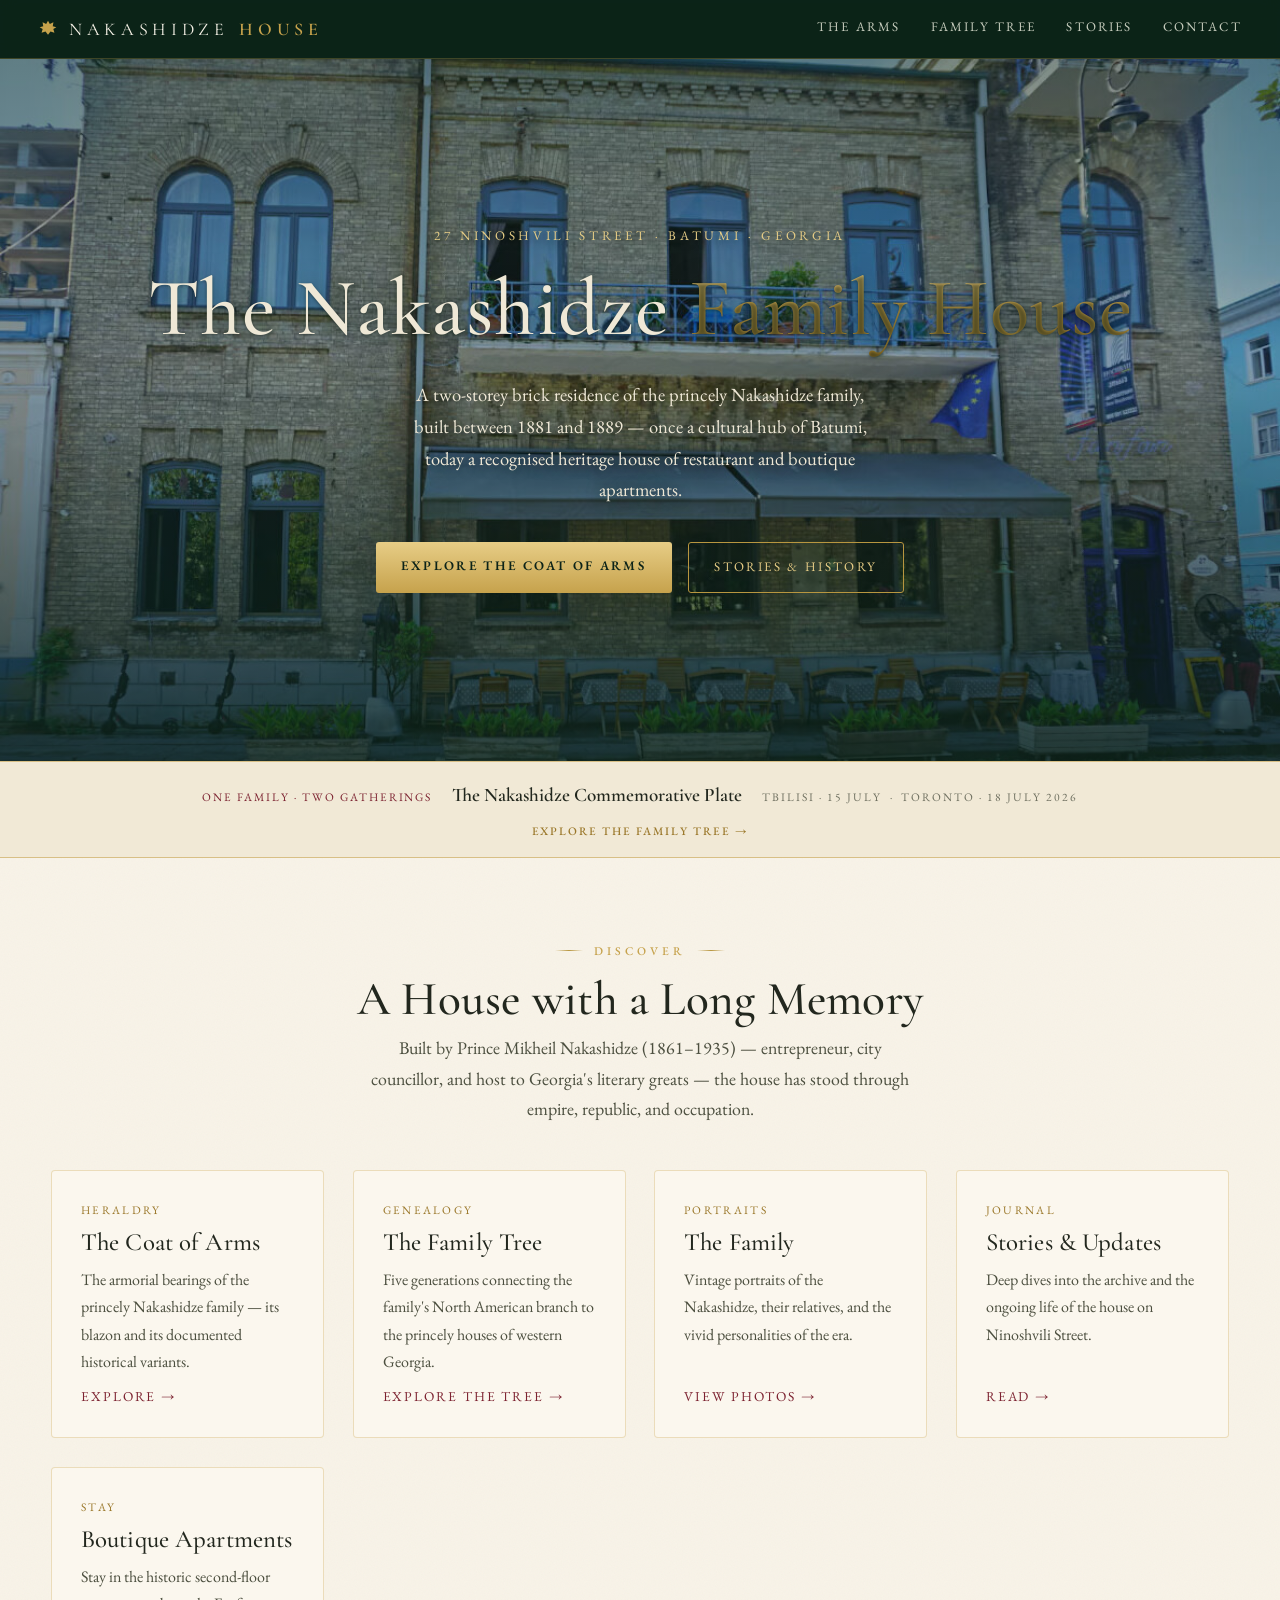
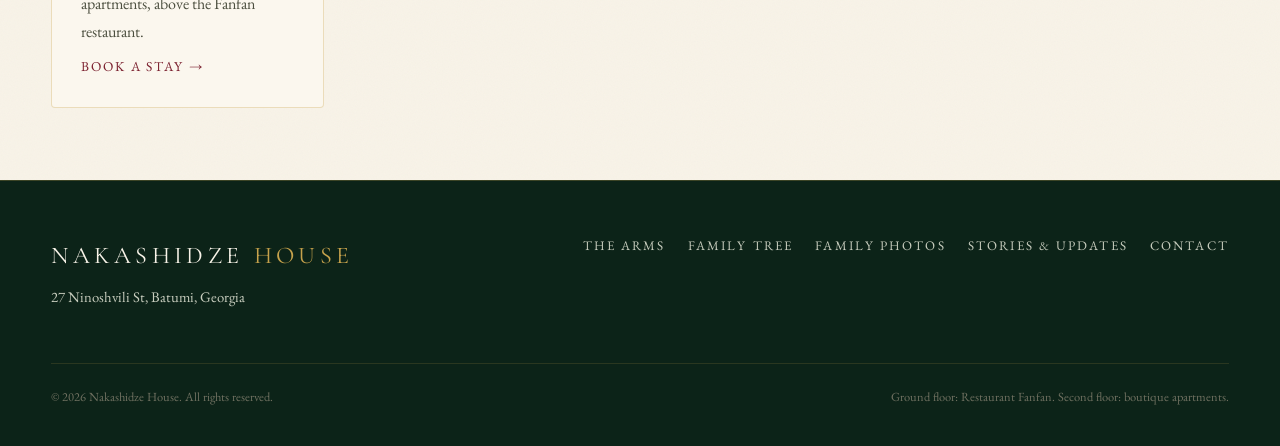
==== commit a714fb85: "Refocus site on plate and family tree" ====
--- a/index.html
+++ b/index.html
@@ -22,7 +22,7 @@
   </a>
   <div class="nav__links">
     <a href="arms/">The Arms</a>
-    <a href="tree/">Deirdre</a>
+    <a href="tree/">Family Tree</a>
     <a href="stories/" class="hide-sm">Stories</a>
     <a href="https://sites.google.com/view/nakashidzehouse/contact-us">Contact</a>
   </div>
@@ -44,12 +44,12 @@
   </div>
 </header>
 
-<aside class="memorial-ribbon" aria-label="Memorial notice">
+<aside class="family-ribbon" aria-label="Commemorative plate gatherings">
   <a href="tree/">
-    <span>In loving memory</span>
-    <strong>Deirdre Nakashidze Bugbee</strong>
-    <em>Toronto gathering · 18 July 2026</em>
-    <b aria-hidden="true">Read her story →</b>
+    <span>One family · Two gatherings</span>
+    <strong>The Nakashidze Commemorative Plate</strong>
+    <em>Tbilisi · 15 July &nbsp;·&nbsp; Toronto · 18 July 2026</em>
+    <b aria-hidden="true">Explore the family tree →</b>
   </a>
 </aside>
 
@@ -69,10 +69,10 @@
         <span class="go">Explore →</span>
       </a>
       <a class="hcard reveal d1" href="tree/">
-        <span class="k">In Memoriam</span>
-        <h3>Remembering Dee</h3>
-        <p>The life of Deirdre Nakashidze Bugbee — artist, writer, adventurer, hostess — and the family story behind her name.</p>
-        <span class="go">Remember her →</span>
+        <span class="k">Genealogy</span>
+        <h3>The Family Tree</h3>
+        <p>Five generations connecting the family's North American branch to the princely houses of western Georgia.</p>
+        <span class="go">Explore the tree →</span>
       </a>
       <a class="hcard reveal d2" href="https://sites.google.com/view/nakashidzehouse/family-photos">
         <span class="k">Portraits</span>
@@ -105,7 +105,7 @@
       </div>
       <nav class="foot__links" aria-label="Footer">
         <a href="arms/">The Arms</a>
-        <a href="tree/">Deirdre</a>
+        <a href="tree/">Family Tree</a>
         <a href="https://sites.google.com/view/nakashidzehouse/family-photos">Family Photos</a>
         <a href="stories/">Stories &amp; Updates</a>
         <a href="https://sites.google.com/view/nakashidzehouse/contact-us">Contact</a>
--- a/assets/css/style.css
+++ b/assets/css/style.css
@@ -539,8 +539,8 @@
 .hcard p { margin: 0; color: var(--ink-soft); font-size: 1rem; }
 .hcard .go { margin-top: auto; color: var(--crimson); font-size: .85rem; letter-spacing: .14em; text-transform: uppercase; }
 
-/* memorial notice on the home page */
-.memorial-ribbon {
+/* plate and family-tree notice on the home page */
+.family-ribbon {
   position: relative;
   z-index: 3;
   margin: 0;
@@ -548,7 +548,7 @@
   border-top: 1px solid color-mix(in srgb, var(--gold) 58%, transparent);
   border-bottom: 1px solid color-mix(in srgb, var(--gold) 58%, transparent);
 }
-.memorial-ribbon a {
+.family-ribbon a {
   width: min(1100px, 92vw);
   margin-inline: auto;
   padding: 1.05rem 0;
@@ -561,34 +561,34 @@
   text-decoration: none;
   text-align: center;
 }
-.memorial-ribbon span,
-.memorial-ribbon em,
-.memorial-ribbon b {
+.family-ribbon span,
+.family-ribbon em,
+.family-ribbon b {
   font-size: .72rem;
   letter-spacing: .17em;
   text-transform: uppercase;
 }
-.memorial-ribbon span { color: var(--crimson); }
-.memorial-ribbon strong { font-family: var(--serif-display); font-size: 1.2rem; font-weight: 600; }
-.memorial-ribbon em { color: var(--ink-faint); font-style: normal; }
-.memorial-ribbon b { color: var(--gold-deep); font-weight: 500; }
-.memorial-ribbon a:hover b { color: var(--crimson); }
-
-/* ============================================================
-   DEIRDRE MEMORIAL (tree page)
-   ============================================================ */
-.memorial-hero {
+.family-ribbon span { color: var(--crimson); }
+.family-ribbon strong { font-family: var(--serif-display); font-size: 1.2rem; font-weight: 600; }
+.family-ribbon em { color: var(--ink-faint); font-style: normal; }
+.family-ribbon b { color: var(--gold-deep); font-weight: 500; }
+.family-ribbon a:hover b { color: var(--crimson); }
+
+/* ============================================================
+   FAMILY CONNECTION (tree page)
+   ============================================================ */
+.family-hero {
   position: relative;
   isolation: isolate;
   overflow: hidden;
   color: var(--cream);
-  text-align: center;
-  padding: clamp(4.4rem, 11vh, 7.5rem) 0 clamp(4.7rem, 12vh, 8rem);
+  padding: clamp(4.4rem, 10vh, 7rem) 0;
   background:
-    radial-gradient(circle at 50% 13%, color-mix(in srgb, var(--gold) 17%, transparent), transparent 29%),
-    radial-gradient(100% 80% at 50% 0%, var(--green-700), var(--green-900) 61%, var(--green-950));
-}
-.memorial-hero::before {
+    radial-gradient(circle at 22% 18%, color-mix(in srgb, var(--gold) 15%, transparent), transparent 30%),
+    radial-gradient(circle at 84% 76%, color-mix(in srgb, var(--crimson) 14%, transparent), transparent 28%),
+    linear-gradient(135deg, var(--green-700), var(--green-900) 58%, var(--green-950));
+}
+.family-hero::before {
   content: "";
   position: absolute;
   inset: 1.2rem;
@@ -596,166 +596,103 @@
   border: 1px solid color-mix(in srgb, var(--gold) 34%, transparent);
   pointer-events: none;
 }
-.memorial-hero::after {
-  content: "✦";
-  position: absolute;
-  left: 50%;
-  bottom: 1.2rem;
-  z-index: -1;
-  transform: translate(-50%, 50%);
-  padding: 0 .8rem;
-  color: var(--gold);
-  background: var(--green-950);
-  font-size: .9rem;
-}
-.memorial-hero__inner { position: relative; z-index: 1; }
-.memorial-hero__title {
-  margin: 1.2rem 0 0;
-  font-size: clamp(3.25rem, 1.65rem + 6.1vw, 6.6rem);
+.family-hero__grid {
+  position: relative;
+  z-index: 1;
+  display: grid;
+  grid-template-columns: minmax(0, .92fr) minmax(390px, 1.08fr);
+  gap: clamp(2.5rem, 7vw, 6.5rem);
+  align-items: center;
+}
+.family-hero__title {
+  margin: 1.15rem 0 0;
+  font-size: clamp(3.4rem, 2rem + 5vw, 6rem);
   font-weight: 400;
-  line-height: .9;
+  line-height: .92;
   letter-spacing: -.015em;
 }
-.memorial-hero__title span { display: block; font-size: .72em; margin-top: .18em; }
-.memorial-hero__known {
-  margin: 1.35rem 0 0;
+.family-hero__title span { display: block; font-size: .72em; margin-top: .16em; }
+.family-hero__lede {
+  max-width: 48ch;
+  margin: 1.65rem 0 2rem;
+  color: var(--cream-soft);
+  font-size: 1.15rem;
+}
+.family-gatherings {
+  display: grid;
+  grid-template-columns: 1fr auto 1fr;
+  gap: 1px;
+  background: color-mix(in srgb, var(--gold) 45%, transparent);
+  border: 1px solid color-mix(in srgb, var(--gold) 45%, transparent);
+  box-shadow: 0 30px 70px -45px rgba(0,0,0,.9);
+}
+.family-gathering {
+  min-height: 250px;
+  padding: clamp(1.5rem, 3vw, 2.2rem);
+  display: flex;
+  flex-direction: column;
+  justify-content: center;
+  text-align: center;
+  background: color-mix(in srgb, var(--green-850) 82%, transparent);
+}
+.family-gathering time {
   color: var(--gold-bright);
-  font-size: 1.08rem;
-  font-style: italic;
-  letter-spacing: .06em;
-}
-.memorial-hero__dates {
-  margin: .75rem 0 0;
+  font-size: .7rem;
+  letter-spacing: .2em;
+  text-transform: uppercase;
+}
+.family-gathering h2 {
+  margin-top: .45rem;
+  color: var(--porcelain);
+  font-size: clamp(2rem, 1.4rem + 2vw, 3rem);
+}
+.family-gathering p { margin: .65rem auto 0; max-width: 22ch; color: var(--cream-soft); font-size: .96rem; }
+.family-gatherings__link {
+  width: 82px;
+  padding: 1rem .5rem;
   display: flex;
+  flex-direction: column;
   align-items: center;
   justify-content: center;
-  gap: .8rem;
-  color: var(--porcelain);
-  font-family: var(--serif-display);
-  font-size: 1.28rem;
-  font-variant-numeric: tabular-nums;
-}
-.memorial-hero__dates span { color: var(--gold); }
-.memorial-gathering {
-  width: fit-content;
-  margin: 1.8rem auto 0;
-  padding: .85rem 1.35rem;
-  display: grid;
-  gap: .1rem;
-  border-block: 1px solid color-mix(in srgb, var(--gold) 54%, transparent);
-}
-.memorial-gathering span {
+  gap: .7rem;
   color: var(--gold-bright);
-  font-size: .75rem;
-  letter-spacing: .24em;
+  background: var(--green-950);
+}
+.family-gatherings__link span {
+  writing-mode: vertical-rl;
+  font-size: .6rem;
+  letter-spacing: .17em;
   text-transform: uppercase;
 }
-.memorial-gathering strong {
-  color: var(--cream-soft);
-  font-size: .98rem;
-  font-weight: 400;
-  font-style: italic;
-}
-.memorial-hero__lede {
-  max-width: 56ch;
-  margin: 1.65rem auto 2rem;
-  color: var(--cream-soft);
-  font-size: 1.15rem;
-}
-
-.memorial-opening {
-  display: grid;
-  grid-template-columns: minmax(230px, .72fr) minmax(0, 1.28fr);
-  gap: clamp(2rem, 7vw, 6rem);
-  align-items: start;
-}
-.memorial-opening__heading {
-  position: sticky;
-  top: 6rem;
-  padding-top: .25rem;
-}
-.memorial-opening__heading h2 {
-  margin-top: 1rem;
-  font-size: clamp(2.15rem, 1.5rem + 2.4vw, 3.5rem);
-  color: var(--green-850);
-}
-.memorial-opening__copy { border-left: 1px solid color-mix(in srgb, var(--gold) 55%, transparent); padding-left: clamp(1.4rem, 3vw, 2.5rem); }
-.life-journey {
-  position: relative;
-  margin-top: clamp(3rem, 7vh, 5.5rem);
-  display: grid;
-  grid-template-columns: repeat(5, 1fr);
-  gap: 1px;
-  background: color-mix(in srgb, var(--gold) 38%, transparent);
-  border: 1px solid color-mix(in srgb, var(--gold) 38%, transparent);
-}
-.life-stop { min-height: 190px; padding: 1.4rem 1.2rem; background: var(--paper); }
-.life-stop span { color: var(--crimson); font-size: .72rem; letter-spacing: .18em; text-transform: uppercase; }
-.life-stop strong { display: block; margin-top: .45rem; font-family: var(--serif-display); font-size: 1.35rem; color: var(--green-850); }
-.life-stop p { margin: .55rem 0 0; color: var(--ink-soft); font-size: .95rem; line-height: 1.5; }
-
-.memory-cards { display: grid; grid-template-columns: repeat(3, 1fr); gap: clamp(1rem, 2.5vw, 1.8rem); }
-.memory-card {
-  padding: clamp(1.5rem, 3vw, 2.2rem);
-  background: color-mix(in srgb, var(--green-850) 78%, transparent);
-  border: 1px solid color-mix(in srgb, var(--gold) 36%, transparent);
-  box-shadow: 0 24px 42px -34px rgba(0,0,0,.75);
-}
-.memory-card__mark { display: block; color: var(--gold); font-size: 1.45rem; line-height: 1; }
-.memory-card h3 { margin-top: .8rem; color: var(--porcelain); font-size: 1.55rem; }
-.memory-card p { margin: .8rem 0 0; color: var(--cream-soft); font-size: 1rem; }
-.memorial-pullquote {
-  margin: clamp(2.6rem, 6vh, 4.6rem) auto 0;
-  max-width: 28ch;
-  color: var(--gold-bright);
-  text-align: center;
-  font-family: var(--serif-display);
-  font-size: clamp(1.8rem, 1.25rem + 2vw, 2.8rem);
-  font-style: italic;
-  line-height: 1.2;
-}
-
-.family-grid { display: grid; grid-template-columns: 1fr 1fr; gap: 1.3rem; }
-.family-panel {
-  padding: clamp(1.5rem, 3vw, 2.2rem);
-  background: var(--paper);
-  border-top: 3px solid var(--gold);
-  box-shadow: 0 20px 44px -36px rgba(0,0,0,.55);
-}
-.family-panel--wide { grid-column: 1 / -1; padding-inline: clamp(1.5rem, 5vw, 4rem); }
-.family-panel h3 { color: var(--green-850); font-size: 1.55rem; }
-.family-panel p { margin: .75rem 0 0; color: var(--ink-soft); }
-.family-panel__note { font-style: italic; color: var(--ink-faint) !important; }
-.memorial-fleuron { margin-top: clamp(2.5rem, 6vh, 4rem); }
-.memorial-closing {
-  max-width: 52ch;
-  margin: 1.3rem auto 0;
-  color: var(--green-850);
-  text-align: center;
-  font-family: var(--serif-display);
-  font-size: clamp(1.5rem, 1.15rem + 1.3vw, 2.15rem);
-  font-style: italic;
-  line-height: 1.32;
-}
-.family-tree-section { border-top: 1px solid color-mix(in srgb, var(--gold) 46%, transparent); }
-
-@media (max-width: 900px) {
-  .memorial-opening { grid-template-columns: 1fr; gap: 1.6rem; }
-  .memorial-opening__heading { position: static; text-align: center; }
-  .memorial-opening__copy { border-left: 0; border-top: 1px solid color-mix(in srgb, var(--gold) 55%, transparent); padding: 1.6rem 0 0; }
-  .life-journey { grid-template-columns: repeat(2, 1fr); }
-  .memory-cards { grid-template-columns: 1fr; }
-}
-@media (max-width: 600px) {
-  .memorial-hero { padding-block: 4rem 4.8rem; }
-  .memorial-hero::before { inset: .7rem; }
-  .memorial-hero__title { font-size: clamp(3rem, 16vw, 4.5rem); }
-  .memorial-hero__dates { font-size: 1.03rem; gap: .55rem; }
-  .memorial-gathering { padding-inline: .8rem; }
-  .life-journey, .family-grid { grid-template-columns: 1fr; }
-  .family-panel--wide { grid-column: auto; }
-  .life-stop { min-height: 0; }
-  .memorial-ribbon a { display: grid; gap: .15rem; }
+.family-gatherings__link i { color: var(--gold); font-style: normal; }
+.family-context { border-bottom: 1px solid color-mix(in srgb, var(--gold) 38%, transparent); }
+.family-context__copy {
+  padding-top: 1.6rem;
+  border-top: 1px solid color-mix(in srgb, var(--gold) 50%, transparent);
+}
+.family-context__copy p { max-width: 65ch; margin-inline: auto; }
+.family-tree-section { border-top: 0; }
+
+@media (max-width: 980px) {
+  .family-hero__grid { grid-template-columns: 1fr; }
+  .family-hero__copy { max-width: 720px; text-align: center; margin-inline: auto; }
+  .family-hero__lede { margin-inline: auto; }
+  .family-hero__copy .btn-row { justify-content: center; }
+  .family-gatherings { max-width: 720px; width: 100%; margin-inline: auto; }
+}
+@media (max-width: 650px) {
+  .family-hero { padding-block: 4rem; }
+  .family-hero::before { inset: .7rem; }
+  .family-hero__title { font-size: clamp(3.1rem, 16vw, 4.5rem); }
+  .family-gatherings { grid-template-columns: 1fr; }
+  .family-gathering { min-height: 0; padding-block: 2rem; }
+  .family-gatherings__link {
+    width: auto;
+    padding: .75rem 1rem;
+    flex-direction: row;
+  }
+  .family-gatherings__link span { writing-mode: horizontal-tb; }
+  .family-ribbon a { display: grid; gap: .15rem; }
 }
 
 /* ============================================================
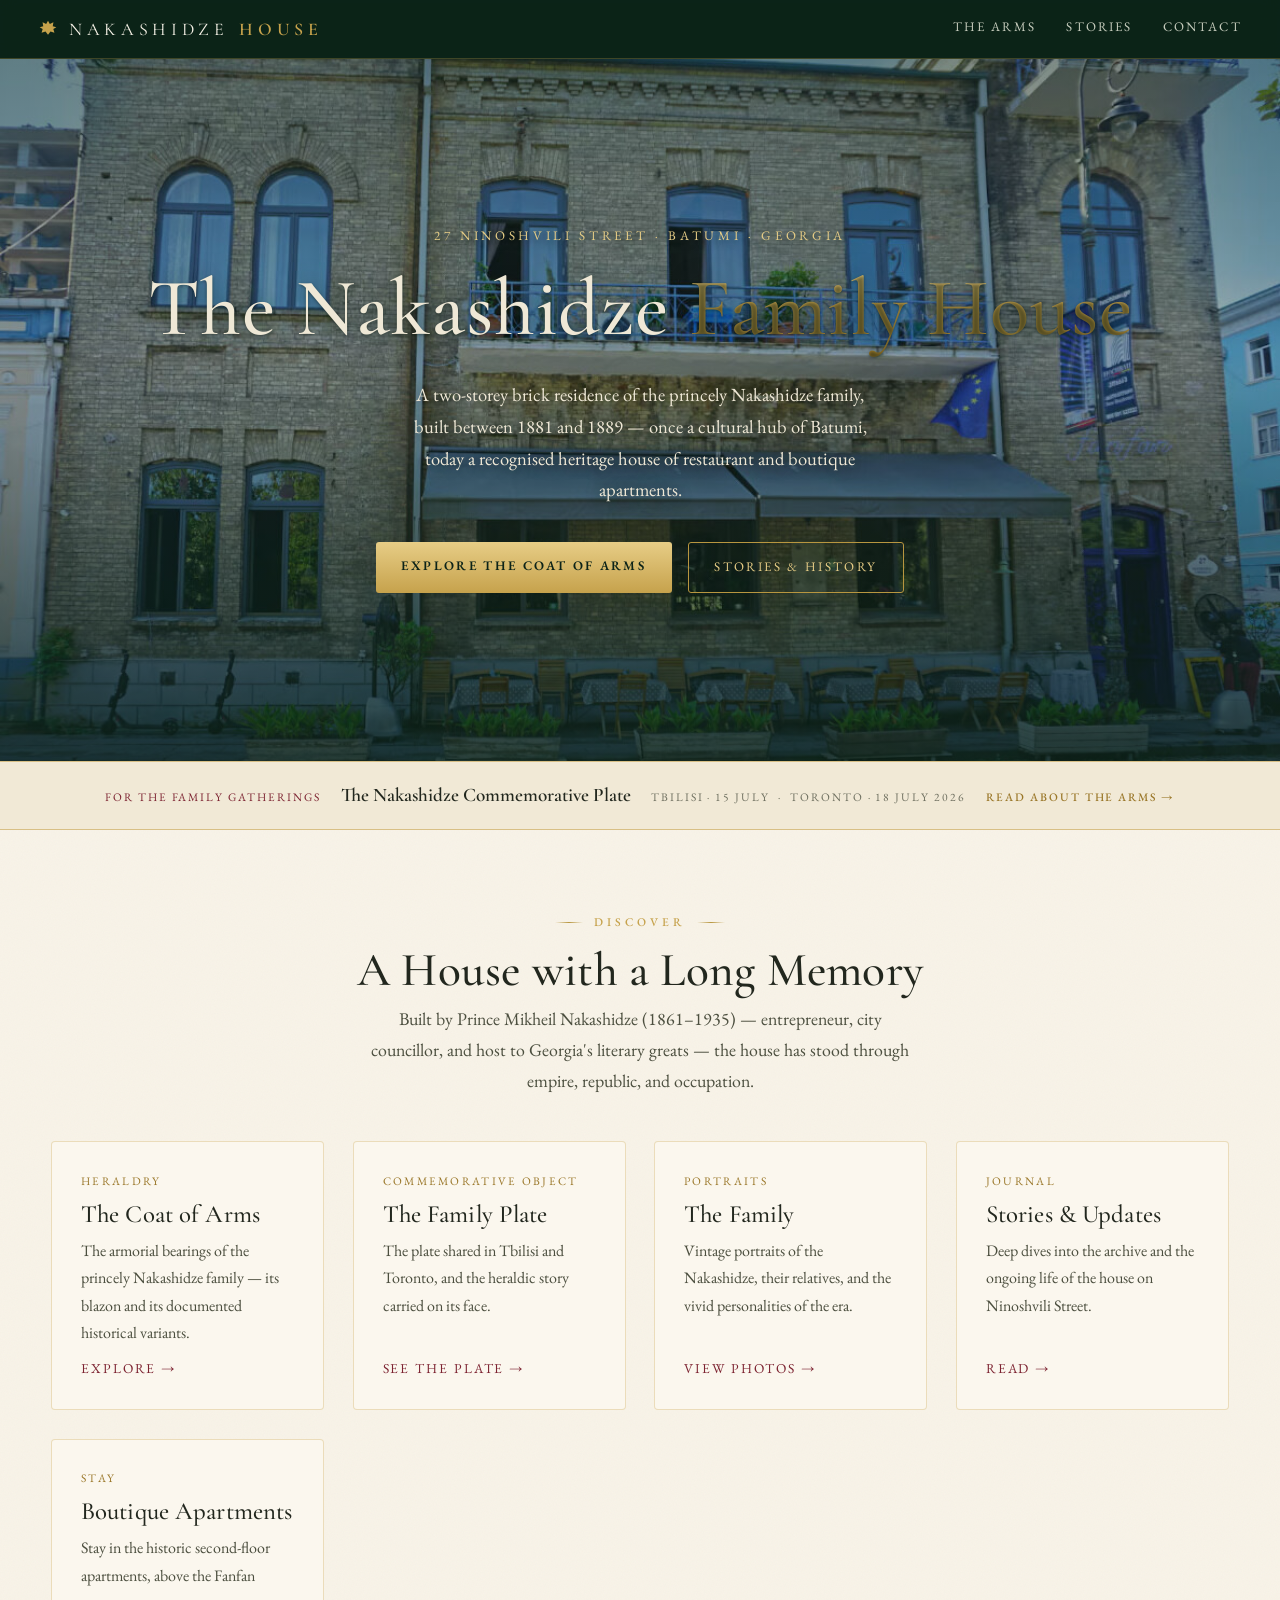
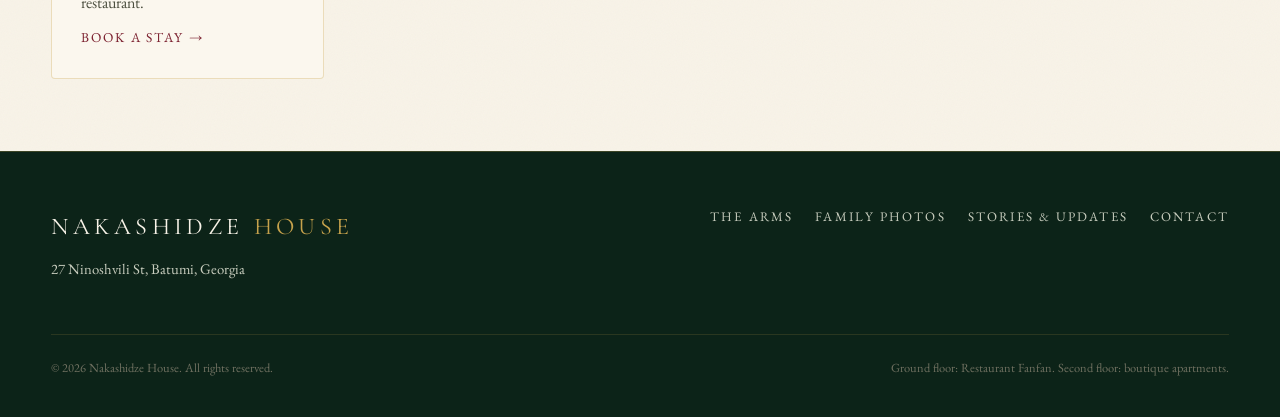
==== commit 5b584171: "Hide family tree for arms-only event" ====
--- a/index.html
+++ b/index.html
@@ -22,7 +22,6 @@
   </a>
   <div class="nav__links">
     <a href="arms/">The Arms</a>
-    <a href="tree/">Family Tree</a>
     <a href="stories/" class="hide-sm">Stories</a>
     <a href="https://sites.google.com/view/nakashidzehouse/contact-us">Contact</a>
   </div>
@@ -44,12 +43,12 @@
   </div>
 </header>
 
-<aside class="family-ribbon" aria-label="Commemorative plate gatherings">
-  <a href="tree/">
-    <span>One family · Two gatherings</span>
+<aside class="plate-ribbon" aria-label="Commemorative plate">
+  <a href="arms/#plate">
+    <span>For the family gatherings</span>
     <strong>The Nakashidze Commemorative Plate</strong>
     <em>Tbilisi · 15 July &nbsp;·&nbsp; Toronto · 18 July 2026</em>
-    <b aria-hidden="true">Explore the family tree →</b>
+    <b aria-hidden="true">Read about the arms →</b>
   </a>
 </aside>
 
@@ -68,11 +67,11 @@
         <p>The armorial bearings of the princely Nakashidze family — its blazon and its documented historical variants.</p>
         <span class="go">Explore →</span>
       </a>
-      <a class="hcard reveal d1" href="tree/">
-        <span class="k">Genealogy</span>
-        <h3>The Family Tree</h3>
-        <p>Five generations connecting the family's North American branch to the princely houses of western Georgia.</p>
-        <span class="go">Explore the tree →</span>
+      <a class="hcard reveal d1" href="arms/#plate">
+        <span class="k">Commemorative Object</span>
+        <h3>The Family Plate</h3>
+        <p>The plate shared in Tbilisi and Toronto, and the heraldic story carried on its face.</p>
+        <span class="go">See the plate →</span>
       </a>
       <a class="hcard reveal d2" href="https://sites.google.com/view/nakashidzehouse/family-photos">
         <span class="k">Portraits</span>
@@ -105,7 +104,6 @@
       </div>
       <nav class="foot__links" aria-label="Footer">
         <a href="arms/">The Arms</a>
-        <a href="tree/">Family Tree</a>
         <a href="https://sites.google.com/view/nakashidzehouse/family-photos">Family Photos</a>
         <a href="stories/">Stories &amp; Updates</a>
         <a href="https://sites.google.com/view/nakashidzehouse/contact-us">Contact</a>
--- a/assets/css/style.css
+++ b/assets/css/style.css
@@ -540,7 +540,7 @@
 .hcard .go { margin-top: auto; color: var(--crimson); font-size: .85rem; letter-spacing: .14em; text-transform: uppercase; }
 
 /* plate and family-tree notice on the home page */
-.family-ribbon {
+.plate-ribbon {
   position: relative;
   z-index: 3;
   margin: 0;
@@ -548,7 +548,7 @@
   border-top: 1px solid color-mix(in srgb, var(--gold) 58%, transparent);
   border-bottom: 1px solid color-mix(in srgb, var(--gold) 58%, transparent);
 }
-.family-ribbon a {
+.plate-ribbon a {
   width: min(1100px, 92vw);
   margin-inline: auto;
   padding: 1.05rem 0;
@@ -561,18 +561,18 @@
   text-decoration: none;
   text-align: center;
 }
-.family-ribbon span,
-.family-ribbon em,
-.family-ribbon b {
+.plate-ribbon span,
+.plate-ribbon em,
+.plate-ribbon b {
   font-size: .72rem;
   letter-spacing: .17em;
   text-transform: uppercase;
 }
-.family-ribbon span { color: var(--crimson); }
-.family-ribbon strong { font-family: var(--serif-display); font-size: 1.2rem; font-weight: 600; }
-.family-ribbon em { color: var(--ink-faint); font-style: normal; }
-.family-ribbon b { color: var(--gold-deep); font-weight: 500; }
-.family-ribbon a:hover b { color: var(--crimson); }
+.plate-ribbon span { color: var(--crimson); }
+.plate-ribbon strong { font-family: var(--serif-display); font-size: 1.2rem; font-weight: 600; }
+.plate-ribbon em { color: var(--ink-faint); font-style: normal; }
+.plate-ribbon b { color: var(--gold-deep); font-weight: 500; }
+.plate-ribbon a:hover b { color: var(--crimson); }
 
 /* ============================================================
    FAMILY CONNECTION (tree page)
@@ -692,7 +692,7 @@
     flex-direction: row;
   }
   .family-gatherings__link span { writing-mode: horizontal-tb; }
-  .family-ribbon a { display: grid; gap: .15rem; }
+  .plate-ribbon a { display: grid; gap: .15rem; }
 }
 
 /* ============================================================
